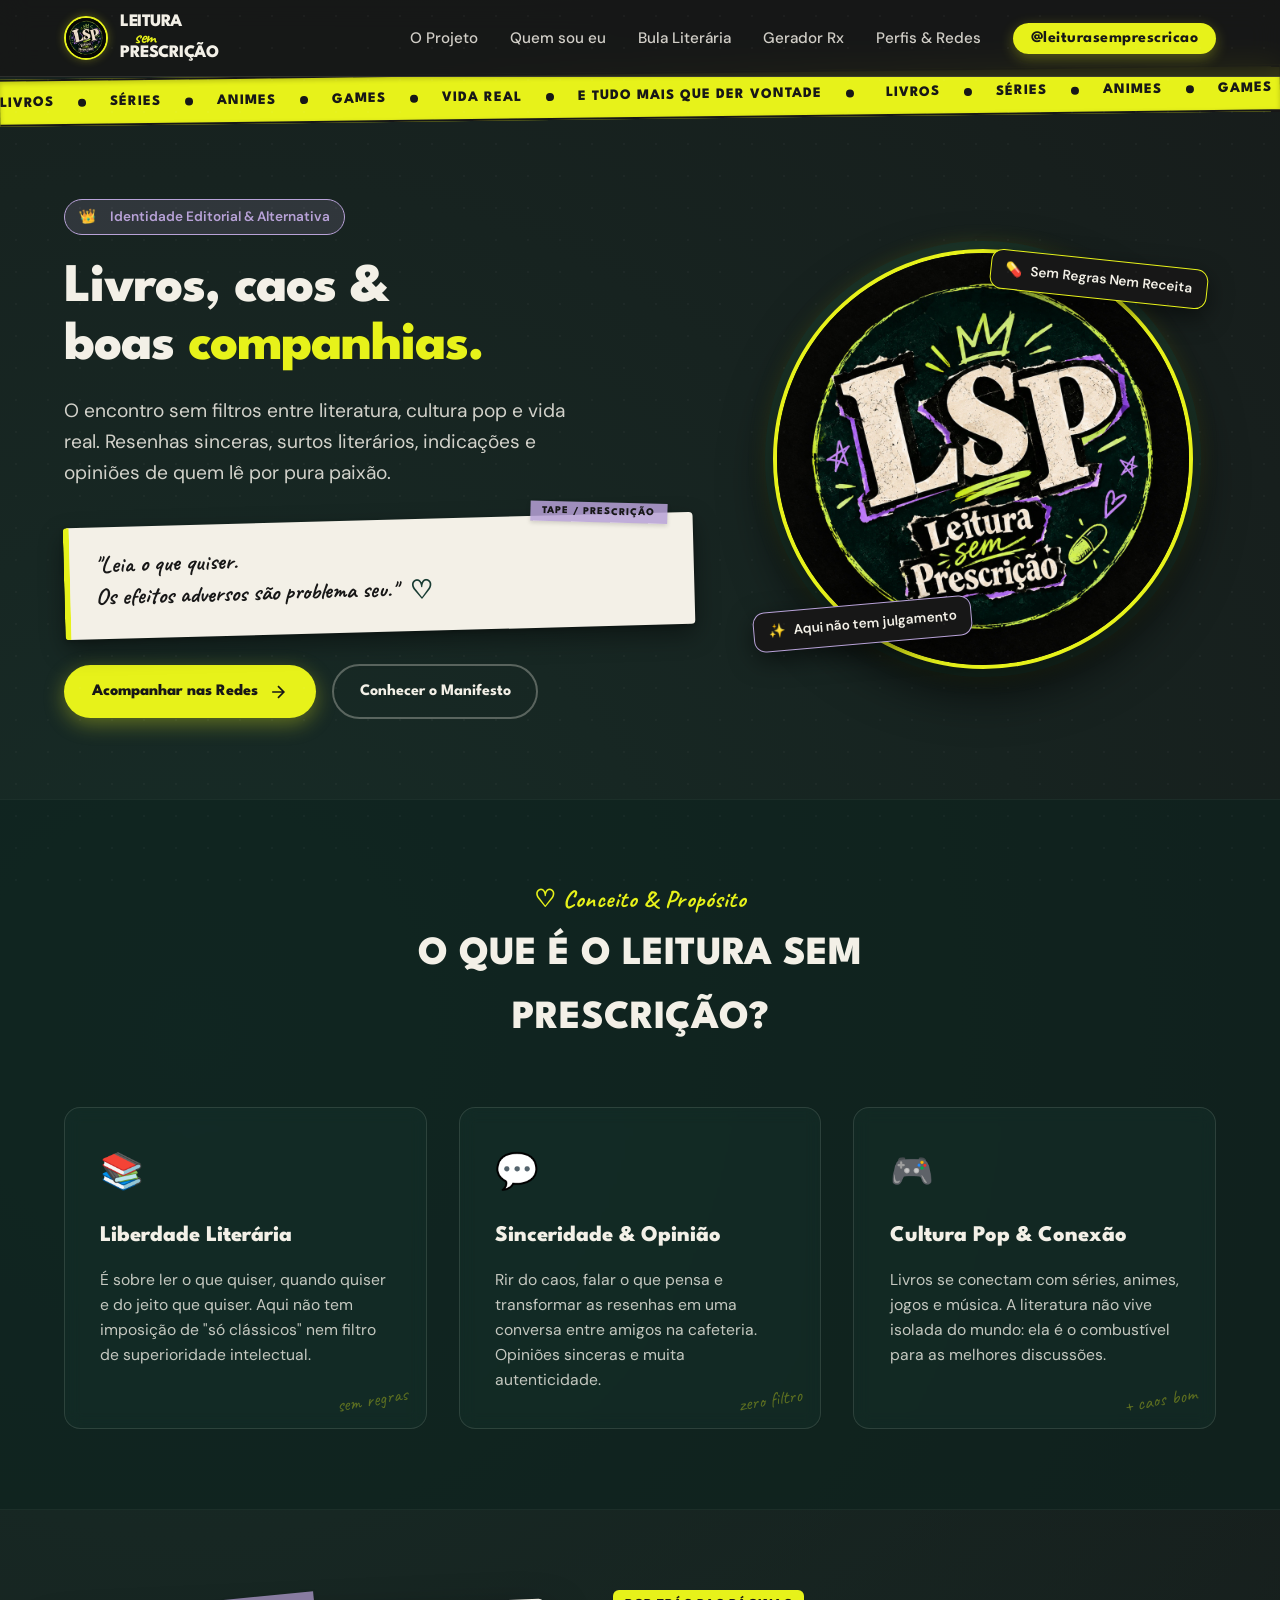
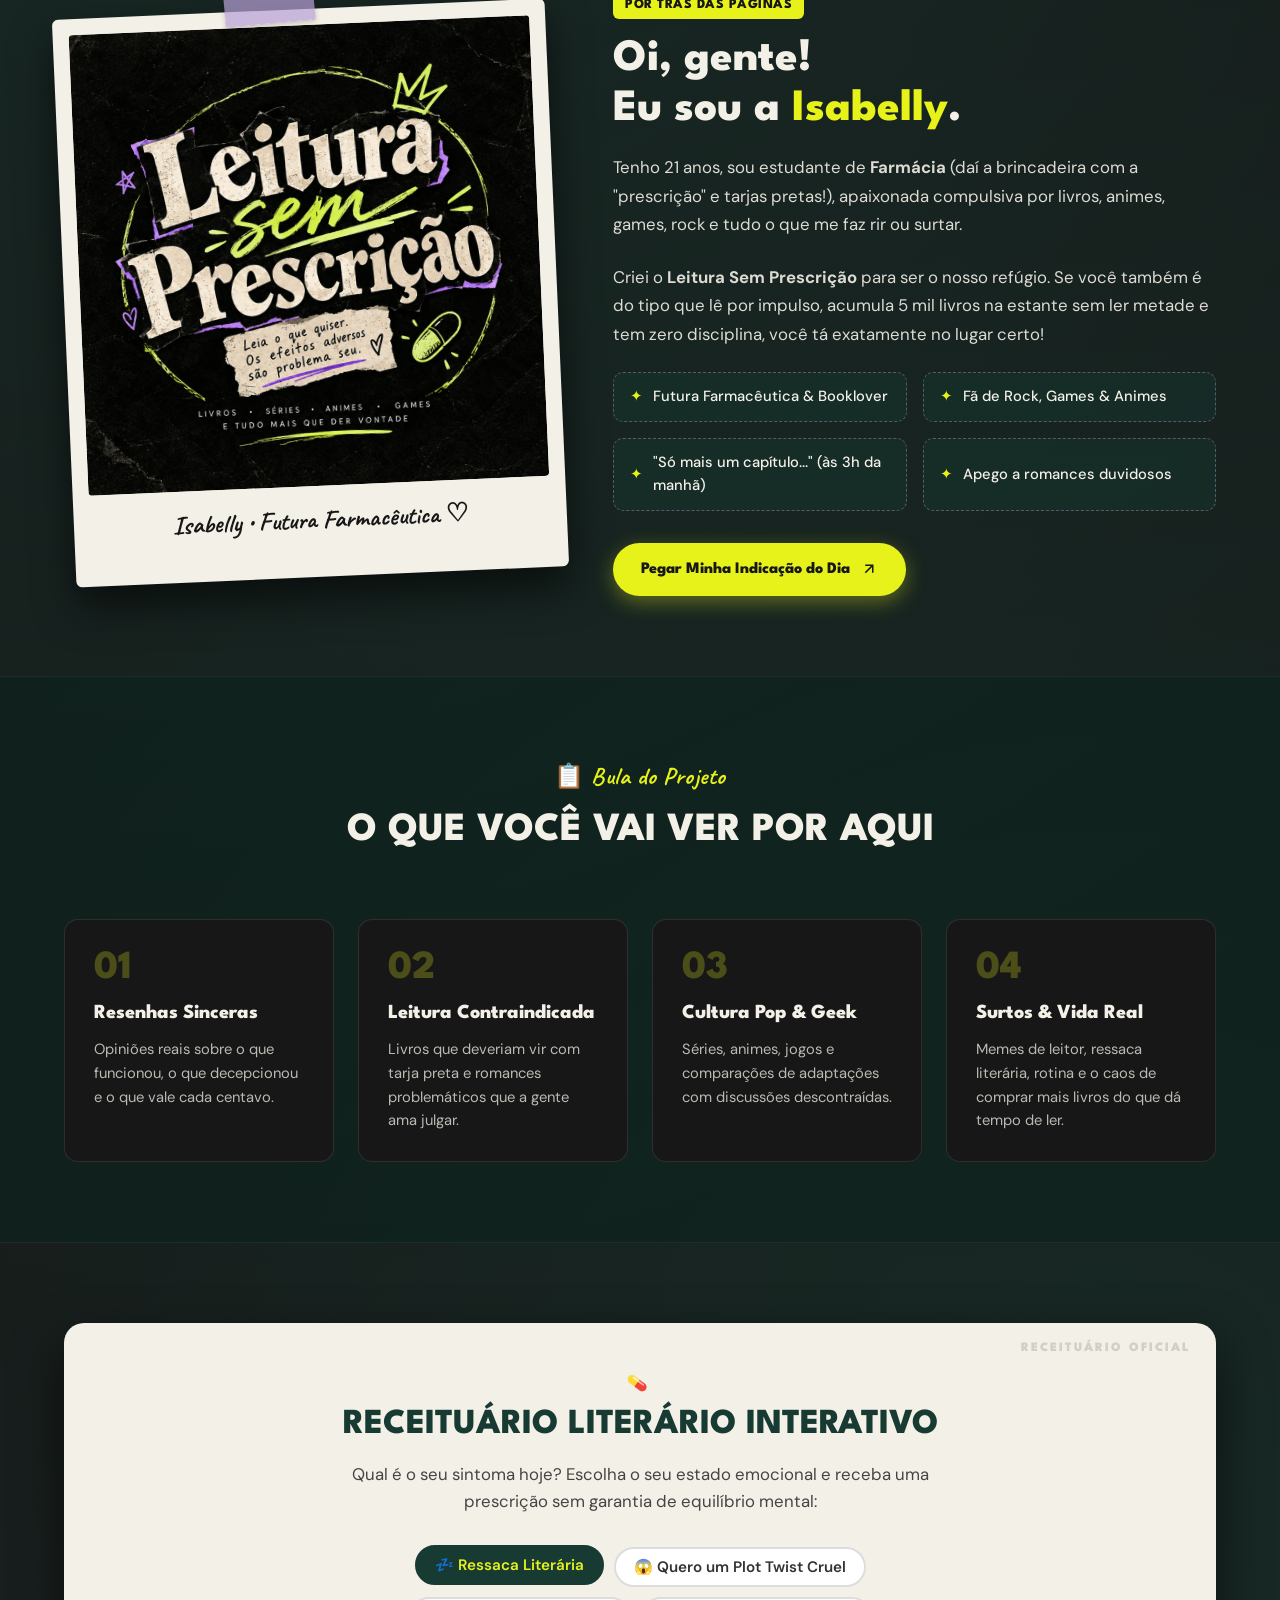
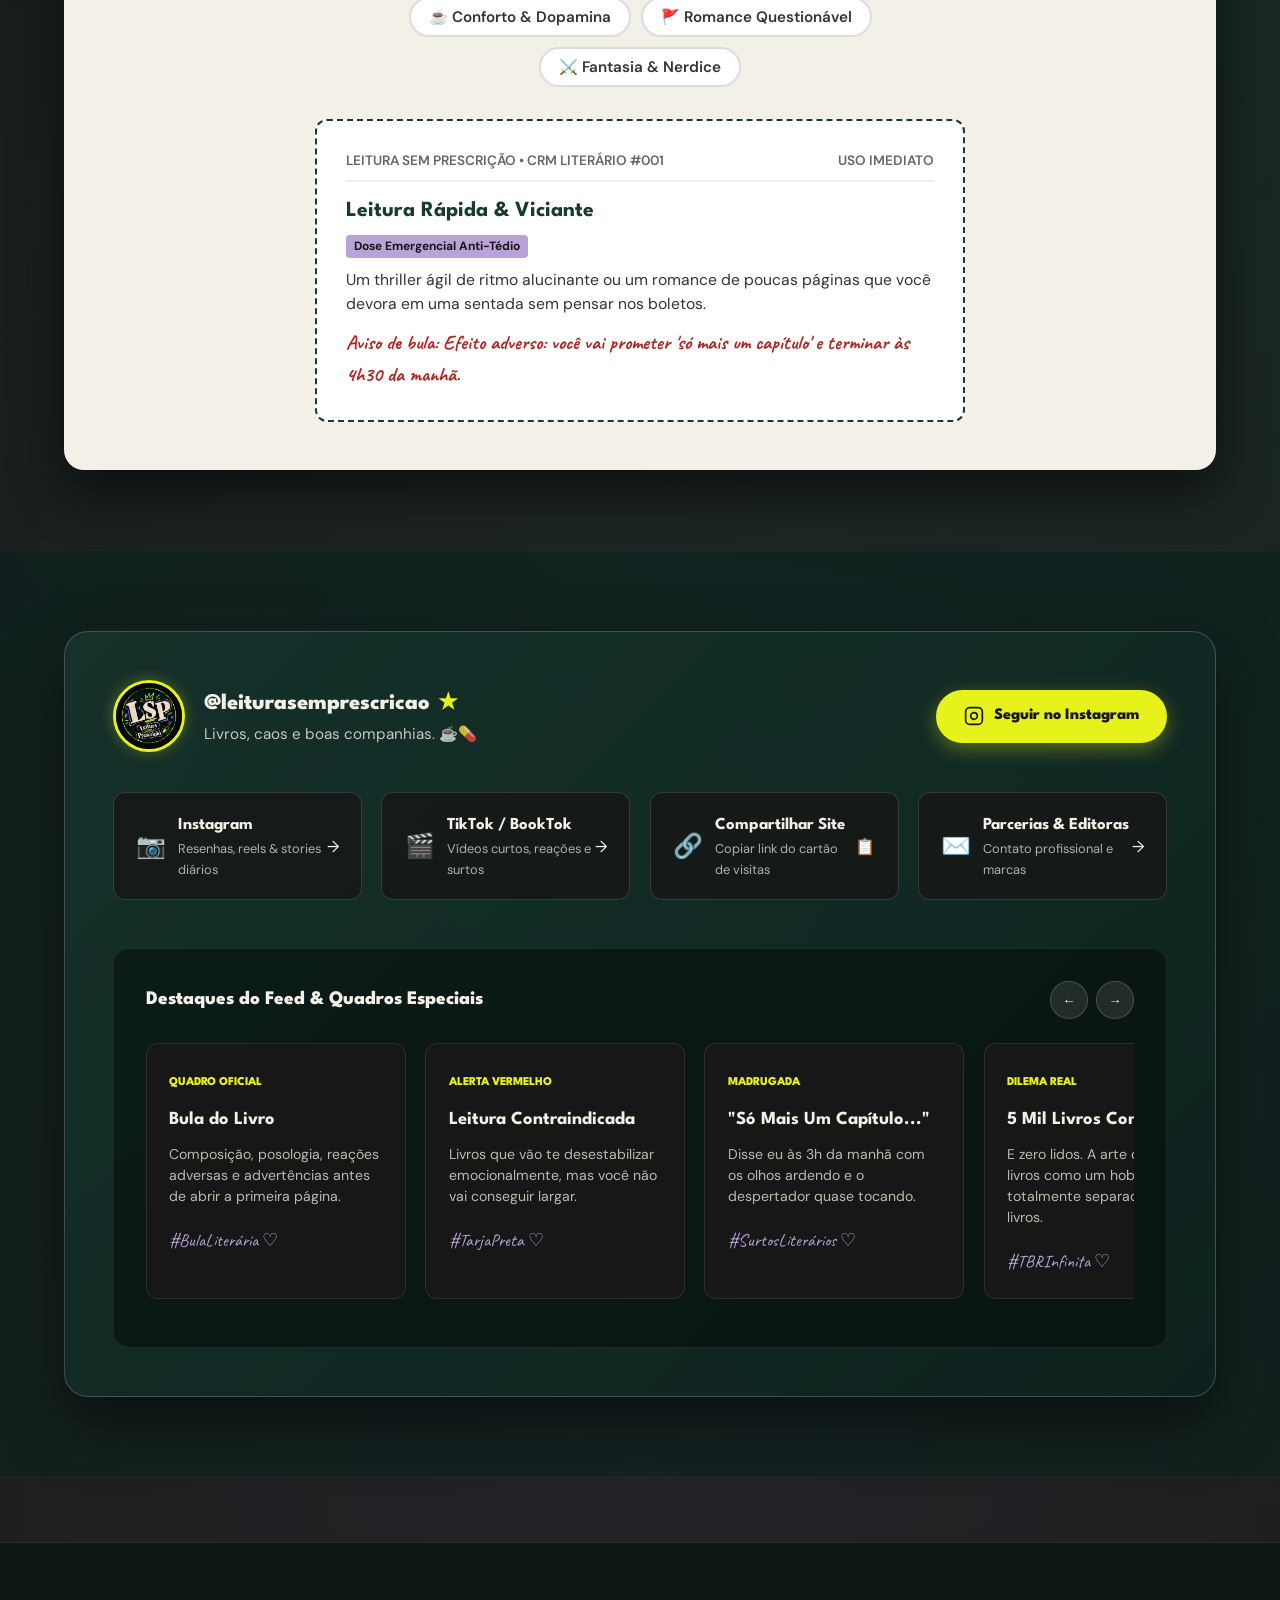
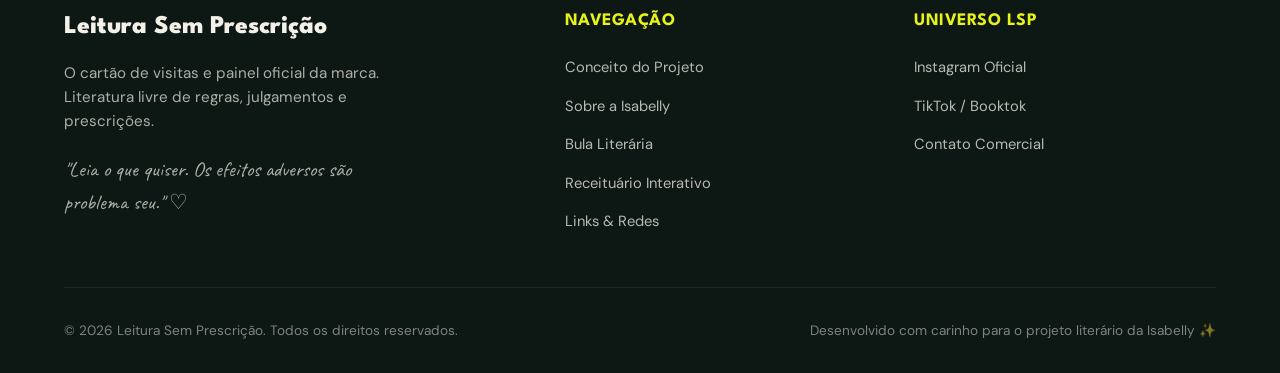
==== index.html @ f01f36c9 "gayproject" ====
<!DOCTYPE html>
<html lang="pt-BR">
<head>
  <meta charset="UTF-8">
  <meta name="viewport" content="width=device-width, initial-scale=1.0">
  <title>Leitura Sem Prescrição | Livros, caos e boas companhias</title>
  <meta name="description" content="O encontro entre literatura, cultura pop e a vida real. Leia o que quiser. Os efeitos adversos são problema seu.">
  <link rel="icon" type="image/jpeg" href="assets/img/logo-badge.jpg">

  <!-- Google Fonts: League Spartan, DM Sans, Caveat, Playfair Display -->
  <link rel="preconnect" href="https://fonts.googleapis.com">
  <link rel="preconnect" href="https://fonts.gstatic.com" crossorigin>
  <link href="https://fonts.googleapis.com/css2?family=Caveat:wght@600;700&family=DM+Sans:ital,opsz,wght@0,9..40,400;0,9..40,500;0,9..40,700;1,9..40,400&family=League+Spartan:wght@700;800;900&family=Playfair+Display:ital,wght@0,700;1,700&display=swap" rel="stylesheet">

  <!-- CSS Principal -->
  <link rel="stylesheet" href="assets/css/style.css">
</head>
<body>

  <!-- Navegação -->
  <nav class="navbar" id="navbar">
    <div class="container nav-container">
      <a href="#" class="brand-logo">
        <img src="assets/img/logo-badge.jpg" alt="Logo Leitura Sem Prescrição" class="nav-logo-thumb">
        <div class="brand-text">
          <span class="title-main">Leitura</span>
          <span class="title-hand">sem</span>
          <span class="title-main">Prescrição</span>
        </div>
      </a>

      <button class="mobile-toggle" id="mobileToggle" aria-label="Abrir Menu">
        <svg width="24" height="24" viewBox="0 0 24 24" fill="none" stroke="currentColor" stroke-width="2">
          <path d="M4 6h16M4 12h16M4 18h16"/>
        </svg>
      </button>

      <ul class="nav-menu" id="navMenu">
        <li><a href="#sobre" class="nav-link">O Projeto</a></li>
        <li><a href="#criadora" class="nav-link">Quem sou eu</a></li>
        <li><a href="#pilares" class="nav-link">Bula Literária</a></li>
        <li><a href="#receituario" class="nav-link">Gerador Rx</a></li>
        <li><a href="#redes" class="nav-link">Perfis & Redes</a></li>
        <li><a href="https://www.instagram.com/leiturasemprescricao" target="_blank" rel="noopener" class="nav-cta">@leiturasemprescricao</a></li>
      </ul>
    </div>
  </nav>

  <!-- Banner Fita Ticker -->
  <div class="ticker-banner">
    <div class="ticker-track">
      <div class="ticker-item"><span>LIVROS</span><span class="ticker-dot"></span><span>SÉRIES</span><span class="ticker-dot"></span><span>ANIMES</span><span class="ticker-dot"></span><span>GAMES</span><span class="ticker-dot"></span><span>VIDA REAL</span><span class="ticker-dot"></span><span>E TUDO MAIS QUE DER VONTADE</span><span class="ticker-dot"></span></div>
      <div class="ticker-item"><span>LIVROS</span><span class="ticker-dot"></span><span>SÉRIES</span><span class="ticker-dot"></span><span>ANIMES</span><span class="ticker-dot"></span><span>GAMES</span><span class="ticker-dot"></span><span>VIDA REAL</span><span class="ticker-dot"></span><span>E TUDO MAIS QUE DER VONTADE</span><span class="ticker-dot"></span></div>
    </div>
  </div>

  <!-- Hero Section -->
  <header class="hero">
    <div class="container hero-grid">
      <div class="hero-content">
        <div class="hero-tag">
          <span class="doodle-crown">👑</span>
          <span>Identidade Editorial & Alternativa</span>
        </div>
        <h1 class="hero-title">
          Livros, caos & <br>boas <span class="text-yellow">companhias.</span>
        </h1>
        <p class="hero-subtitle">
          O encontro sem filtros entre literatura, cultura pop e vida real. Resenhas sinceras, surtos literários, indicações e opiniões de quem lê por pura paixão.
        </p>

        <!-- Bilhete rasgado adesivo -->
        <div class="torn-paper-note">
          "Leia o que quiser. <br>
          Os efeitos adversos são problema seu." 
          <span class="note-heart">♡</span>
        </div>

        <div class="hero-actions">
          <a href="#redes" class="btn-primary">
            <span>Acompanhar nas Redes</span>
            <svg width="20" height="20" viewBox="0 0 24 24" fill="none" stroke="currentColor" stroke-width="2"><path d="M5 12h14M12 5l7 7-7 7"/></svg>
          </a>
          <a href="#sobre" class="btn-secondary">
            <span>Conhecer o Manifesto</span>
          </a>
        </div>
      </div>

      <div class="hero-visual">
        <div class="hero-badge-wrap">
          <img src="assets/img/logo-badge.jpg" alt="Selo Oficial Leitura Sem Prescrição" class="hero-main-img">
          
          <div class="float-tag tag-top-right">
            <span>💊</span>
            <span>Sem Regras Nem Receita</span>
          </div>

          <div class="float-tag tag-bottom-left">
            <span>✨</span>
            <span>Aqui não tem julgamento</span>
          </div>
        </div>
      </div>
    </div>
  </header>

  <!-- Seção Sobre o Projeto / Conceito da Marca -->
  <section class="section section-darker" id="sobre">
    <div class="container">
      <div class="section-header">
        <span class="section-subtitle">♡ Conceito & Propósito</span>
        <h2 class="section-title">O Que É O Leitura Sem Prescrição?</h2>
      </div>

      <div class="manifesto-cards">
        <div class="manifesto-card">
          <div class="manifesto-icon">📚</div>
          <h3>Liberdade Literária</h3>
          <p>
            É sobre ler o que quiser, quando quiser e do jeito que quiser. Aqui não tem imposição de "só clássicos" nem filtro de superioridade intelectual.
          </p>
          <span class="card-stamp">sem regras</span>
        </div>

        <div class="manifesto-card">
          <div class="manifesto-icon">💬</div>
          <h3>Sinceridade & Opinião</h3>
          <p>
            Rir do caos, falar o que pensa e transformar as resenhas em uma conversa entre amigos na cafeteria. Opiniões sinceras e muita autenticidade.
          </p>
          <span class="card-stamp">zero filtro</span>
        </div>

        <div class="manifesto-card">
          <div class="manifesto-icon">🎮</div>
          <h3>Cultura Pop & Conexão</h3>
          <p>
            Livros se conectam com séries, animes, jogos e música. A literatura não vive isolada do mundo: ela é o combustível para as melhores discussões.
          </p>
          <span class="card-stamp">+ caos bom</span>
        </div>
      </div>
    </div>
  </section>

  <!-- Seção Quem Sou Eu (Apresentação Pessoal) -->
  <section class="section" id="criadora">
    <div class="container">
      <div class="creator-wrapper">
        <div class="creator-image-box">
          <div class="polaroid-frame">
            <img src="assets/img/logo-stamp.jpg" alt="Apresentação Criadora" class="polaroid-photo">
            <div class="polaroid-caption">Isabelly • Futura Farmacêutica ♡</div>
          </div>
        </div>

        <div class="creator-info">
          <span class="creator-badge">POR TRÁS DAS PÁGINAS</span>
          <h2>Oi, gente! <br>Eu sou a <span class="text-yellow">Isabelly</span>.</h2>
          <p class="creator-bio-text">
            Tenho 21 anos, sou estudante de <strong>Farmácia</strong> (daí a brincadeira com a "prescrição" e tarjas pretas!), apaixonada compulsiva por livros, animes, games, rock e tudo o que me faz rir ou surtar.
          </p>
          <p class="creator-bio-text">
            Criei o <strong>Leitura Sem Prescrição</strong> para ser o nosso refúgio. Se você também é do tipo que lê por impulso, acumula 5 mil livros na estante sem ler metade e tem zero disciplina, você tá exatamente no lugar certo!
          </p>

          <div class="creator-traits">
            <div class="trait-item">
              <span class="text-yellow">✦</span>
              <span>Futura Farmacêutica & Booklover</span>
            </div>
            <div class="trait-item">
              <span class="text-yellow">✦</span>
              <span>Fã de Rock, Games & Animes</span>
            </div>
            <div class="trait-item">
              <span class="text-yellow">✦</span>
              <span>"Só mais um capítulo..." (às 3h da manhã)</span>
            </div>
            <div class="trait-item">
              <span class="text-yellow">✦</span>
              <span>Apego a romances duvidosos</span>
            </div>
          </div>

          <a href="#receituario" class="btn-primary">
            <span>Pegar Minha Indicação do Dia</span>
            <svg width="18" height="18" viewBox="0 0 24 24" fill="none" stroke="currentColor" stroke-width="2"><path d="M7 17l9.2-9.2M17 17V7H7"/></svg>
          </a>
        </div>
      </div>
    </div>
  </section>

  <!-- Seção Bula Literária / O Que Você Vai Encontrar -->
  <section class="section section-darker" id="pilares">
    <div class="container">
      <div class="section-header">
        <span class="section-subtitle">📋 Bula do Projeto</span>
        <h2 class="section-title">O Que Você Vai Ver Por Aqui</h2>
      </div>

      <div class="pills-grid">
        <div class="pillar-card">
          <div class="pillar-number">01</div>
          <h4>Resenhas Sinceras</h4>
          <p>Opiniões reais sobre o que funcionou, o que decepcionou e o que vale cada centavo.</p>
        </div>

        <div class="pillar-card">
          <div class="pillar-number">02</div>
          <h4>Leitura Contraindicada</h4>
          <p>Livros que deveriam vir com tarja preta e romances problemáticos que a gente ama julgar.</p>
        </div>

        <div class="pillar-card">
          <div class="pillar-number">03</div>
          <h4>Cultura Pop & Geek</h4>
          <p>Séries, animes, jogos e comparações de adaptações com discussões descontraídas.</p>
        </div>

        <div class="pillar-card">
          <div class="pillar-number">04</div>
          <h4>Surtos & Vida Real</h4>
          <p>Memes de leitor, ressaca literária, rotina e o caos de comprar mais livros do que dá tempo de ler.</p>
        </div>
      </div>
    </div>
  </section>

  <!-- Gerador Interativo: Receituário Sem Prescrição -->
  <section class="section" id="receituario">
    <div class="container">
      <div class="generator-box">
        <div class="generator-content">
          <span class="doodle-crown">💊</span>
          <h3>Receituário Literário Interativo</h3>
          <p class="generator-desc">
            Qual é o seu sintoma hoje? Escolha o seu estado emocional e receba uma prescrição sem garantia de equilíbrio mental:
          </p>

          <div class="mood-selector">
            <button class="mood-btn" data-mood="ressaca">💤 Ressaca Literária</button>
            <button class="mood-btn" data-mood="surtar">😱 Quero um Plot Twist Cruel</button>
            <button class="mood-btn" data-mood="conforto">☕ Conforto & Dopamina</button>
            <button class="mood-btn" data-mood="problema">🚩 Romance Questionável</button>
            <button class="mood-btn" data-mood="geek">⚔️ Fantasia & Nerdice</button>
          </div>

          <div class="prescription-result" id="rxResult">
            <div class="prescription-header">
              <span>LEITURA SEM PRESCRIÇÃO • CRM LITERÁRIO #001</span>
              <span>USO IMEDIATO</span>
            </div>
            <div class="prescription-body">
              <h4 id="rxTitle">Título do Diagnóstico</h4>
              <span class="rx-tag" id="rxTag">Dose Recomendada</span>
              <p id="rxDesc">Descrição do tipo de leitura ideal para o seu sintoma de hoje.</p>
              <div class="prescription-warning" id="rxSideEffect">Aviso de bula: Efeitos colaterais imprevisíveis.</div>
            </div>
          </div>
        </div>
      </div>
    </div>
  </section>

  <!-- Seção Redes Sociais & Hub Digital -->
  <section class="section section-darker" id="redes">
    <div class="container">
      <div class="social-hub-box">
        <div class="social-header-row">
          <div class="ig-profile-header">
            <img src="assets/img/logo-badge.jpg" alt="@leiturasemprescricao" class="ig-avatar">
            <div class="ig-info">
              <h3>@leiturasemprescricao <span class="ig-verified">★</span></h3>
              <p>Livros, caos e boas companhias. ☕💊</p>
            </div>
          </div>

          <a href="https://www.instagram.com/leiturasemprescricao" target="_blank" rel="noopener" class="btn-primary">
            <svg width="20" height="20" viewBox="0 0 24 24" fill="none" stroke="currentColor" stroke-width="2"><rect x="2" y="2" width="20" height="20" rx="5" ry="5"/><path d="M16 11.37A4 4 0 1 1 12.63 8 4 4 0 0 1 16 11.37z"/><line x1="17.5" y1="6.5" x2="17.51" y2="6.5"/></svg>
            <span>Seguir no Instagram</span>
          </a>
        </div>

        <!-- Grade de Links Oficiais -->
        <div class="links-grid">
          <a href="https://www.instagram.com/leiturasemprescricao" target="_blank" rel="noopener" class="social-action-card">
            <div class="social-card-left">
              <span class="social-icon">📷</span>
              <div>
                <div class="social-card-name">Instagram</div>
                <div class="social-card-sub">Resenhas, reels & stories diários</div>
              </div>
            </div>
            <span>→</span>
          </a>

          <a href="https://www.tiktok.com/@leiturasemprescricao" target="_blank" rel="noopener" class="social-action-card">
            <div class="social-card-left">
              <span class="social-icon">🎬</span>
              <div>
                <div class="social-card-name">TikTok / BookTok</div>
                <div class="social-card-sub">Vídeos curtos, reações e surtos</div>
              </div>
            </div>
            <span>→</span>
          </a>

          <a href="#" class="social-action-card" id="shareBtn">
            <div class="social-card-left">
              <span class="social-icon">🔗</span>
              <div>
                <div class="social-card-name">Compartilhar Site</div>
                <div class="social-card-sub">Copiar link do cartão de visitas</div>
              </div>
            </div>
            <span>📋</span>
          </a>

          <a href="mailto:contato.leiturasemprescricao@gmail.com" class="social-action-card">
            <div class="social-card-left">
              <span class="social-icon">✉️</span>
              <div>
                <div class="social-card-name">Parcerias & Editoras</div>
                <div class="social-card-sub">Contato profissional e marcas</div>
              </div>
            </div>
            <span>→</span>
          </a>
        </div>

        <!-- Slider de Destaques da Marca / Posts -->
        <div class="carousel-container">
          <div class="carousel-title-row">
            <h4>Destaques do Feed & Quadros Especiais</h4>
            <div class="carousel-controls">
              <button class="carousel-btn" id="sliderPrev" aria-label="Anterior">←</button>
              <button class="carousel-btn" id="sliderNext" aria-label="Próximo">→</button>
            </div>
          </div>

          <div class="cards-slider" id="postSlider">
            <div class="slide-item">
              <span class="slide-tag">Quadro Oficial</span>
              <h5>Bula do Livro</h5>
              <p>Composição, posologia, reações adversas e advertências antes de abrir a primeira página.</p>
              <div class="slide-footer">#BulaLiterária ♡</div>
            </div>

            <div class="slide-item">
              <span class="slide-tag">Alerta Vermelho</span>
              <h5>Leitura Contraindicada</h5>
              <p>Livros que vão te desestabilizar emocionalmente, mas você não vai conseguir largar.</p>
              <div class="slide-footer">#TarjaPreta ♡</div>
            </div>

            <div class="slide-item">
              <span class="slide-tag">Madrugada</span>
              <h5>"Só Mais Um Capítulo..."</h5>
              <p>Disse eu às 3h da manhã com os olhos ardendo e o despertador quase tocando.</p>
              <div class="slide-footer">#SurtosLiterários ♡</div>
            </div>

            <div class="slide-item">
              <span class="slide-tag">Dilema Real</span>
              <h5>5 Mil Livros Comprados</h5>
              <p>E zero lidos. A arte de comprar livros como um hobby totalmente separado de ler livros.</p>
              <div class="slide-footer">#TBRInfinita ♡</div>
            </div>

            <div class="slide-item">
              <span class="slide-tag">Geek & Pop</span>
              <h5>Multiverso Sem Regras</h5>
              <p>Animes que dariam romances incríveis e games com narrativas que humilham best-sellers.</p>
              <div class="slide-footer">#CulturaPop ♡</div>
            </div>
          </div>
        </div>
      </div>
    </div>
  </section>

  <!-- Rodapé -->
  <footer class="footer">
    <div class="container">
      <div class="footer-top">
        <div class="footer-brand">
          <h4>Leitura Sem Prescrição</h4>
          <p>
            O cartão de visitas e painel oficial da marca. Literatura livre de regras, julgamentos e prescrições.
          </p>
          <p class="font-hand text-yellow" style="font-size: 1.3rem;">
            "Leia o que quiser. Os efeitos adversos são problema seu." ♡
          </p>
        </div>

        <div class="footer-col">
          <h5>Navegação</h5>
          <ul class="footer-links">
            <li><a href="#sobre">Conceito do Projeto</a></li>
            <li><a href="#criadora">Sobre a Isabelly</a></li>
            <li><a href="#pilares">Bula Literária</a></li>
            <li><a href="#receituario">Receituário Interativo</a></li>
            <li><a href="#redes">Links & Redes</a></li>
          </ul>
        </div>

        <div class="footer-col">
          <h5>Universo LSP</h5>
          <ul class="footer-links">
            <li><a href="https://www.instagram.com/leiturasemprescricao" target="_blank" rel="noopener">Instagram Oficial</a></li>
            <li><a href="https://www.tiktok.com/@leiturasemprescricao" target="_blank" rel="noopener">TikTok / Booktok</a></li>
            <li><a href="mailto:contato.leiturasemprescricao@gmail.com">Contato Comercial</a></li>
          </ul>
        </div>
      </div>

      <div class="footer-bottom">
        <div>© 2026 Leitura Sem Prescrição. Todos os direitos reservados.</div>
        <div>Desenvolvido com carinho para o projeto literário da Isabelly ✨</div>
      </div>
    </div>
  </footer>

  <!-- Toast de Notificação -->
  <div class="toast-notice" id="toastNotice">
    ✓ Link copiado para a área de transferência!
  </div>

  <!-- Script JS Principal -->
  <script src="assets/js/main.js"></script>
</body>
</html>
---- assets/css/style.css ----
:root {
  --color-green-deep: #173B32;
  --color-green-darker: #0d231e;
  --color-offwhite: #F3F0E7;
  --color-black: #171717;
  --color-lilac: #B8A2D8;
  --color-acid-yellow: #E7F21A;
  --color-dark-surface: #1f2723;
  --color-card-bg: rgba(23, 59, 50, 0.45);
  
  --font-title: 'League Spartan', -apple-system, sans-serif;
  --font-body: 'DM Sans', sans-serif;
  --font-hand: 'Caveat', cursive;
  --font-editorial: 'Playfair Display', serif;

  --border-radius: 16px;
  --transition: all 0.25s cubic-bezier(0.16, 1, 0.3, 1);
}

/* Reset e Base */
* {
  margin: 0;
  padding: 0;
  box-sizing: border-box;
}

html {
  scroll-behavior: smooth;
}

body {
  background-color: var(--color-black);
  color: var(--color-offwhite);
  font-family: var(--font-body);
  line-height: 1.6;
  overflow-x: hidden;
  position: relative;
  background-image: 
    radial-gradient(circle at 15% 20%, rgba(23, 59, 50, 0.6) 0%, transparent 45%),
    radial-gradient(circle at 85% 60%, rgba(23, 59, 50, 0.5) 0%, transparent 50%),
    radial-gradient(circle at 50% 90%, rgba(184, 162, 216, 0.08) 0%, transparent 40%);
}

/* Textura sutil de ruído/grão analógico */
body::before {
  content: "";
  position: fixed;
  top: 0; left: 0; right: 0; bottom: 0;
  background: radial-gradient(#ffffff 1px, transparent 1px);
  background-size: 32px 32px;
  opacity: 0.03;
  pointer-events: none;
  z-index: 9999;
}

a {
  color: inherit;
  text-decoration: none;
}

img {
  max-width: 100%;
  display: block;
}

/* Container */
.container {
  width: 90%;
  max-width: 1180px;
  margin: 0 auto;
}

/* Tipografia e Helpers */
.font-hand {
  font-family: var(--font-hand);
}

.text-yellow {
  color: var(--color-acid-yellow);
}

.text-lilac {
  color: var(--color-lilac);
}

.doodle-crown {
  display: inline-block;
  color: var(--color-acid-yellow);
  margin-right: 6px;
  transform: rotate(-8deg);
}

.doodle-sparkle {
  color: var(--color-lilac);
  display: inline-block;
}

/* Navbar */
.navbar {
  position: sticky;
  top: 0;
  z-index: 1000;
  backdrop-filter: blur(14px);
  -webkit-backdrop-filter: blur(14px);
  background: rgba(23, 23, 23, 0.85);
  border-bottom: 1px solid rgba(243, 240, 231, 0.1);
  transition: var(--transition);
}

.nav-container {
  display: flex;
  justify-content: space-between;
  align-items: center;
  padding: 0.85rem 0;
}

.brand-logo {
  display: flex;
  align-items: center;
  gap: 12px;
}

.nav-logo-thumb {
  width: 44px;
  height: 44px;
  border-radius: 50%;
  border: 2px solid var(--color-acid-yellow);
  object-fit: cover;
  box-shadow: 0 0 10px rgba(231, 242, 26, 0.3);
}

.brand-text {
  font-family: var(--font-title);
  font-weight: 800;
  font-size: 1.25rem;
  letter-spacing: -0.5px;
  display: flex;
  flex-direction: column;
  line-height: 1;
}

.brand-text .title-main {
  color: var(--color-offwhite);
  text-transform: uppercase;
  font-size: 1.1rem;
}

.brand-text .title-hand {
  font-family: var(--font-hand);
  color: var(--color-acid-yellow);
  font-size: 1.15rem;
  margin: -3px 0 -2px 14px;
  font-weight: bold;
}

.nav-menu {
  display: flex;
  gap: 2rem;
  list-style: none;
  align-items: center;
}

.nav-link {
  font-weight: 500;
  font-size: 0.95rem;
  position: relative;
  transition: var(--transition);
  color: rgba(243, 240, 231, 0.85);
}

.nav-link:hover {
  color: var(--color-acid-yellow);
}

.nav-cta {
  background: var(--color-acid-yellow);
  color: var(--color-black);
  padding: 0.5rem 1.1rem;
  border-radius: 99px;
  font-weight: 700;
  font-family: var(--font-title);
  letter-spacing: 0.5px;
  box-shadow: 0 4px 14px rgba(231, 242, 26, 0.3);
  transition: var(--transition);
}

.nav-cta:hover {
  transform: translateY(-2px);
  background: #f7ff3d;
  box-shadow: 0 6px 18px rgba(231, 242, 26, 0.5);
  color: #000;
}

.mobile-toggle {
  display: none;
  background: none;
  border: none;
  color: var(--color-offwhite);
  cursor: pointer;
}

/* Banner ticker / fita de tópicos */
.ticker-banner {
  background: var(--color-acid-yellow);
  color: var(--color-black);
  padding: 10px 0;
  overflow: hidden;
  white-space: nowrap;
  font-family: var(--font-title);
  font-weight: 800;
  text-transform: uppercase;
  font-size: 0.9rem;
  letter-spacing: 1px;
  box-shadow: inset 0 2px 5px rgba(0,0,0,0.2);
  transform: rotate(-0.7deg);
  margin-top: -5px;
  margin-bottom: 2rem;
  border-top: 2px solid var(--color-black);
  border-bottom: 2px solid var(--color-black);
}

.ticker-track {
  display: inline-flex;
  animation: ticker-slide 28s linear infinite;
}

.ticker-item {
  display: inline-flex;
  align-items: center;
  gap: 1.5rem;
  padding-right: 2rem;
}

.ticker-dot {
  width: 8px;
  height: 8px;
  background-color: var(--color-black);
  border-radius: 50%;
  display: inline-block;
}

@keyframes ticker-slide {
  from { transform: translateX(0); }
  to { transform: translateX(-50%); }
}

/* HERO SECTION */
.hero {
  padding: 3rem 0 5rem;
  position: relative;
}

.hero-grid {
  display: grid;
  grid-template-columns: 1.15fr 0.85fr;
  gap: 3.5rem;
  align-items: center;
}

.hero-tag {
  display: inline-flex;
  align-items: center;
  gap: 8px;
  background: rgba(184, 162, 216, 0.15);
  border: 1px solid var(--color-lilac);
  color: var(--color-lilac);
  padding: 6px 14px;
  border-radius: 99px;
  font-size: 0.85rem;
  font-weight: 600;
  margin-bottom: 1.5rem;
}

.hero-title {
  font-family: var(--font-title);
  font-size: 3.4rem;
  font-weight: 800;
  line-height: 1.08;
  letter-spacing: -1px;
  margin-bottom: 1.25rem;
}

.hero-title .handwriting {
  font-family: var(--font-hand);
  color: var(--color-acid-yellow);
  font-size: 4rem;
  display: inline-block;
  transform: rotate(-4deg);
  font-weight: 700;
  margin: 0 4px;
}

.hero-subtitle {
  font-size: 1.2rem;
  color: rgba(243, 240, 231, 0.85);
  margin-bottom: 2rem;
  max-width: 540px;
}

/* Papel rasgado adesivo "Aviso de Bula" */
.torn-paper-note {
  position: relative;
  background: var(--color-offwhite);
  color: var(--color-black);
  padding: 1.4rem 1.6rem;
  border-radius: 4px;
  box-shadow: 0 10px 25px rgba(0, 0, 0, 0.4), 0 2px 4px rgba(0,0,0,0.2);
  margin-bottom: 2rem;
  transform: rotate(-1.5deg);
  border-left: 6px solid var(--color-acid-yellow);
  font-family: var(--font-hand);
  font-size: 1.45rem;
  line-height: 1.35;
  font-weight: 700;
}

.torn-paper-note::before {
  content: "TAPE / PRESCRIÇÃO";
  position: absolute;
  top: -12px;
  right: 25px;
  background: rgba(184, 162, 216, 0.85);
  color: #171717;
  font-family: var(--font-title);
  font-size: 0.65rem;
  padding: 3px 12px;
  font-weight: 800;
  letter-spacing: 1px;
  transform: rotate(3deg);
  box-shadow: 0 2px 4px rgba(0,0,0,0.15);
}

.torn-paper-note .note-heart {
  color: var(--color-green-deep);
  font-size: 1.6rem;
  display: inline-block;
  margin-left: 6px;
  vertical-align: middle;
}

.hero-actions {
  display: flex;
  gap: 1rem;
  flex-wrap: wrap;
  align-items: center;
}

.btn-primary {
  display: inline-flex;
  align-items: center;
  gap: 10px;
  background: var(--color-acid-yellow);
  color: var(--color-black);
  font-family: var(--font-title);
  font-weight: 800;
  font-size: 1rem;
  padding: 0.85rem 1.75rem;
  border-radius: 99px;
  transition: var(--transition);
  box-shadow: 0 6px 20px rgba(231, 242, 26, 0.35);
}

.btn-primary:hover {
  transform: translateY(-3px) scale(1.02);
  background: #f7ff3d;
  box-shadow: 0 10px 28px rgba(231, 242, 26, 0.5);
}

.btn-secondary {
  display: inline-flex;
  align-items: center;
  gap: 10px;
  background: transparent;
  color: var(--color-offwhite);
  border: 2px solid rgba(243, 240, 231, 0.3);
  font-family: var(--font-title);
  font-weight: 700;
  font-size: 1rem;
  padding: 0.8rem 1.6rem;
  border-radius: 99px;
  transition: var(--transition);
}

.btn-secondary:hover {
  border-color: var(--color-lilac);
  color: var(--color-lilac);
  background: rgba(184, 162, 216, 0.1);
  transform: translateY(-2px);
}

/* Imagem Visual Hero */
.hero-visual {
  position: relative;
  display: flex;
  justify-content: center;
  align-items: center;
}

.hero-badge-wrap {
  position: relative;
  z-index: 2;
  width: 100%;
  max-width: 420px;
  animation: floatSlow 6s ease-in-out infinite;
}

@keyframes floatSlow {
  0%, 100% { transform: translateY(0px) rotate(0deg); }
  50% { transform: translateY(-10px) rotate(1deg); }
}

.hero-main-img {
  width: 100%;
  border-radius: 50%;
  box-shadow: 0 20px 50px rgba(0, 0, 0, 0.7), 0 0 0 8px rgba(23, 59, 50, 0.6), 0 0 25px rgba(231, 242, 26, 0.25);
  border: 4px solid var(--color-acid-yellow);
}

/* Badges flutuantes */
.float-tag {
  position: absolute;
  background: #171717;
  border: 1px solid var(--color-lilac);
  color: var(--color-offwhite);
  padding: 8px 14px;
  border-radius: 12px;
  font-size: 0.85rem;
  font-weight: 600;
  box-shadow: 0 8px 24px rgba(0,0,0,0.5);
  display: flex;
  align-items: center;
  gap: 8px;
  z-index: 3;
}

.float-tag.tag-top-right {
  top: 10px;
  right: -15px;
  border-color: var(--color-acid-yellow);
  transform: rotate(6deg);
}

.float-tag.tag-bottom-left {
  bottom: 25px;
  left: -20px;
  border-color: var(--color-lilac);
  transform: rotate(-5deg);
}

/* SEÇÃO MANIFESTO / SOBRE O PROJETO */
.section {
  padding: 5rem 0;
  position: relative;
}

.section-darker {
  background-color: rgba(13, 35, 30, 0.65);
  border-top: 1px solid rgba(243, 240, 231, 0.05);
  border-bottom: 1px solid rgba(243, 240, 231, 0.05);
}

.section-header {
  text-align: center;
  max-width: 700px;
  margin: 0 auto 3.5rem;
}

.section-subtitle {
  font-family: var(--font-hand);
  color: var(--color-acid-yellow);
  font-size: 1.5rem;
  font-weight: bold;
  letter-spacing: 0.5px;
}

.section-title {
  font-family: var(--font-title);
  font-size: 2.5rem;
  font-weight: 800;
  color: var(--color-offwhite);
  margin-top: 4px;
  text-transform: uppercase;
}

.manifesto-cards {
  display: grid;
  grid-template-columns: repeat(auto-fit, minmax(320px, 1fr));
  gap: 2rem;
}

.manifesto-card {
  background: rgba(23, 59, 50, 0.3);
  border: 1px solid rgba(243, 240, 231, 0.12);
  border-radius: var(--border-radius);
  padding: 2.2rem;
  position: relative;
  backdrop-filter: blur(8px);
  transition: var(--transition);
  overflow: hidden;
}

.manifesto-card::before {
  content: "";
  position: absolute;
  top: 0; left: 0; width: 100%; height: 4px;
  background: linear-gradient(90deg, var(--color-acid-yellow), var(--color-lilac));
  opacity: 0;
  transition: var(--transition);
}

.manifesto-card:hover {
  transform: translateY(-6px);
  border-color: var(--color-acid-yellow);
  background: rgba(23, 59, 50, 0.55);
  box-shadow: 0 15px 35px rgba(0, 0, 0, 0.35);
}

.manifesto-card:hover::before {
  opacity: 1;
}

.manifesto-icon {
  font-size: 2.2rem;
  margin-bottom: 1.2rem;
}

.manifesto-card h3 {
  font-family: var(--font-title);
  font-size: 1.4rem;
  font-weight: 800;
  margin-bottom: 0.8rem;
  color: var(--color-offwhite);
}

.manifesto-card p {
  color: rgba(243, 240, 231, 0.8);
  font-size: 0.98rem;
}

.card-stamp {
  position: absolute;
  bottom: 12px;
  right: 18px;
  font-family: var(--font-hand);
  font-size: 1.2rem;
  color: rgba(231, 242, 26, 0.35);
  transform: rotate(-10deg);
  pointer-events: none;
}

/* SEÇÃO QUEM SOU EU / CRIADORA */
.creator-wrapper {
  display: grid;
  grid-template-columns: 0.9fr 1.1fr;
  gap: 3.5rem;
  align-items: center;
}

.creator-image-box {
  position: relative;
}

.polaroid-frame {
  background: var(--color-offwhite);
  padding: 16px 16px 36px 16px;
  border-radius: 6px;
  box-shadow: 0 20px 40px rgba(0, 0, 0, 0.6);
  transform: rotate(-2.5deg);
  position: relative;
  transition: var(--transition);
}

.polaroid-frame:hover {
  transform: rotate(0deg) scale(1.02);
}

.polaroid-frame::after {
  content: "";
  position: absolute;
  top: -15px;
  left: 35%;
  width: 90px;
  height: 28px;
  background: rgba(184, 162, 216, 0.7);
  transform: rotate(-3deg);
  box-shadow: 0 2px 5px rgba(0,0,0,0.2);
}

.polaroid-photo {
  width: 100%;
  aspect-ratio: 1/1;
  object-fit: cover;
  border-radius: 4px;
}

.polaroid-caption {
  font-family: var(--font-hand);
  font-size: 1.6rem;
  color: var(--color-black);
  text-align: center;
  margin-top: 14px;
  font-weight: bold;
}

.creator-info .creator-badge {
  display: inline-block;
  background: var(--color-acid-yellow);
  color: var(--color-black);
  padding: 4px 12px;
  border-radius: 6px;
  font-family: var(--font-title);
  font-weight: 800;
  font-size: 0.85rem;
  letter-spacing: 0.5px;
  margin-bottom: 1rem;
}

.creator-info h2 {
  font-family: var(--font-title);
  font-size: 2.8rem;
  font-weight: 800;
  line-height: 1.1;
  margin-bottom: 1.2rem;
}

.creator-bio-text {
  font-size: 1.05rem;
  color: rgba(243, 240, 231, 0.9);
  margin-bottom: 1.5rem;
  line-height: 1.7;
}

.creator-traits {
  display: grid;
  grid-template-columns: 1fr 1fr;
  gap: 1rem;
  margin-bottom: 2rem;
}

.trait-item {
  background: rgba(23, 59, 50, 0.4);
  border: 1px dashed rgba(184, 162, 216, 0.4);
  padding: 12px 16px;
  border-radius: 10px;
  display: flex;
  align-items: center;
  gap: 10px;
}

.trait-item span {
  font-size: 0.92rem;
  font-weight: 500;
}

/* SEÇÃO PILARES / BULA */
.pills-grid {
  display: grid;
  grid-template-columns: repeat(auto-fit, minmax(240px, 1fr));
  gap: 1.5rem;
}

.pillar-card {
  background: #171717;
  border: 1px solid rgba(243, 240, 231, 0.1);
  padding: 1.8rem;
  border-radius: 14px;
  position: relative;
  transition: var(--transition);
}

.pillar-card:hover {
  border-color: var(--color-acid-yellow);
  transform: translateY(-4px);
}

.pillar-number {
  font-family: var(--font-title);
  font-size: 2.5rem;
  font-weight: 800;
  color: rgba(231, 242, 26, 0.25);
  line-height: 1;
  margin-bottom: 0.5rem;
}

.pillar-card h4 {
  font-family: var(--font-title);
  font-size: 1.25rem;
  font-weight: 800;
  margin-bottom: 0.6rem;
  color: var(--color-offwhite);
}

.pillar-card p {
  color: rgba(243, 240, 231, 0.75);
  font-size: 0.92rem;
}

/* SEÇÃO FEED / REDES SOCIAIS & CARROSSEL INTERATIVO */
.social-hub-box {
  background: linear-gradient(135deg, rgba(23, 59, 50, 0.6) 0%, rgba(13, 35, 30, 0.8) 100%);
  border: 1px solid rgba(184, 162, 216, 0.3);
  border-radius: 24px;
  padding: 3rem;
  box-shadow: 0 25px 60px rgba(0, 0, 0, 0.5);
}

.social-header-row {
  display: flex;
  justify-content: space-between;
  align-items: center;
  margin-bottom: 2.5rem;
  flex-wrap: wrap;
  gap: 1.5rem;
}

.ig-profile-header {
  display: flex;
  align-items: center;
  gap: 1.2rem;
}

.ig-avatar {
  width: 72px;
  height: 72px;
  border-radius: 50%;
  border: 3px solid var(--color-acid-yellow);
  object-fit: cover;
  box-shadow: 0 0 15px rgba(231, 242, 26, 0.3);
}

.ig-info h3 {
  font-family: var(--font-title);
  font-size: 1.4rem;
  font-weight: 800;
  display: flex;
  align-items: center;
  gap: 8px;
}

.ig-verified {
  color: var(--color-acid-yellow);
}

.ig-info p {
  font-size: 0.95rem;
  color: rgba(243, 240, 231, 0.8);
}

/* Cards de Links / Redes */
.links-grid {
  display: grid;
  grid-template-columns: repeat(auto-fit, minmax(220px, 1fr));
  gap: 1.2rem;
  margin-bottom: 3rem;
}

.social-action-card {
  background: rgba(23, 23, 23, 0.8);
  border: 1px solid rgba(243, 240, 231, 0.15);
  padding: 1.2rem 1.4rem;
  border-radius: 12px;
  display: flex;
  align-items: center;
  justify-content: space-between;
  transition: var(--transition);
  cursor: pointer;
}

.social-action-card:hover {
  border-color: var(--color-acid-yellow);
  background: var(--color-green-deep);
  transform: translateY(-3px);
}

.social-card-left {
  display: flex;
  align-items: center;
  gap: 12px;
}

.social-card-left .social-icon {
  font-size: 1.5rem;
  color: var(--color-acid-yellow);
}

.social-card-name {
  font-family: var(--font-title);
  font-weight: 700;
  font-size: 1.05rem;
}

.social-card-sub {
  font-size: 0.8rem;
  color: rgba(243, 240, 231, 0.7);
}

/* Carrossel Interativo de Destaques / Lançamento */
.carousel-container {
  margin-top: 2rem;
  background: rgba(0, 0, 0, 0.4);
  padding: 2rem;
  border-radius: 16px;
  border: 1px solid rgba(243, 240, 231, 0.08);
}

.carousel-title-row {
  display: flex;
  justify-content: space-between;
  align-items: center;
  margin-bottom: 1.5rem;
}

.carousel-title-row h4 {
  font-family: var(--font-title);
  font-size: 1.2rem;
  font-weight: 800;
}

.carousel-controls {
  display: flex;
  gap: 8px;
}

.carousel-btn {
  background: rgba(243, 240, 231, 0.1);
  border: 1px solid rgba(243, 240, 231, 0.2);
  color: var(--color-offwhite);
  width: 38px;
  height: 38px;
  border-radius: 50%;
  display: flex;
  align-items: center;
  justify-content: center;
  cursor: pointer;
  transition: var(--transition);
}

.carousel-btn:hover {
  background: var(--color-acid-yellow);
  color: var(--color-black);
  border-color: var(--color-acid-yellow);
}

.cards-slider {
  display: flex;
  gap: 1.2rem;
  overflow-x: auto;
  scroll-behavior: smooth;
  padding-bottom: 1rem;
  scrollbar-width: thin;
  scrollbar-color: var(--color-acid-yellow) rgba(0,0,0,0.3);
}

.cards-slider::-webkit-scrollbar {
  height: 6px;
}
.cards-slider::-webkit-scrollbar-track {
  background: rgba(0,0,0,0.3);
  border-radius: 10px;
}
.cards-slider::-webkit-scrollbar-thumb {
  background: var(--color-acid-yellow);
  border-radius: 10px;
}

.slide-item {
  flex: 0 0 260px;
  background: #171717;
  border: 1px solid rgba(243, 240, 231, 0.1);
  border-radius: 12px;
  padding: 1.4rem;
  position: relative;
  transition: var(--transition);
}

.slide-item:hover {
  border-color: var(--color-lilac);
  transform: translateY(-4px);
}

.slide-tag {
  display: inline-block;
  font-family: var(--font-title);
  font-size: 0.75rem;
  font-weight: 800;
  text-transform: uppercase;
  color: var(--color-acid-yellow);
  margin-bottom: 0.8rem;
}

.slide-item h5 {
  font-family: var(--font-title);
  font-size: 1.15rem;
  font-weight: 700;
  margin-bottom: 0.6rem;
}

.slide-item p {
  font-size: 0.88rem;
  color: rgba(243, 240, 231, 0.75);
  line-height: 1.5;
}

.slide-footer {
  margin-top: 1.2rem;
  font-family: var(--font-hand);
  color: var(--color-lilac);
  font-size: 1.1rem;
}

/* SEÇÃO GERADOR DE PRESCRIÇÃO LITERÁRIA INTERATIVO */
.generator-box {
  background: var(--color-offwhite);
  color: var(--color-black);
  border-radius: 20px;
  padding: 3rem;
  box-shadow: 0 20px 50px rgba(0, 0, 0, 0.6);
  position: relative;
  overflow: hidden;
}

.generator-box::before {
  content: "RECEITUÁRIO OFICIAL";
  position: absolute;
  top: 15px;
  right: 25px;
  font-family: var(--font-title);
  font-weight: 900;
  letter-spacing: 2px;
  font-size: 0.8rem;
  opacity: 0.15;
}

.generator-content {
  max-width: 650px;
  margin: 0 auto;
  text-align: center;
}

.generator-content h3 {
  font-family: var(--font-title);
  font-size: 2.2rem;
  font-weight: 800;
  text-transform: uppercase;
  margin-bottom: 0.5rem;
  color: var(--color-green-deep);
}

.generator-content .generator-desc {
  font-size: 1.05rem;
  color: #444;
  margin-bottom: 2rem;
}

.mood-selector {
  display: flex;
  flex-wrap: wrap;
  gap: 10px;
  justify-content: center;
  margin-bottom: 2rem;
}

.mood-btn {
  background: white;
  border: 2px solid #ddd;
  border-radius: 99px;
  padding: 8px 18px;
  font-family: var(--font-body);
  font-size: 0.95rem;
  font-weight: 600;
  cursor: pointer;
  transition: var(--transition);
  color: #333;
}

.mood-btn:hover, .mood-btn.active {
  border-color: var(--color-green-deep);
  background: var(--color-green-deep);
  color: var(--color-acid-yellow);
  transform: translateY(-2px);
}

.prescription-result {
  background: white;
  border: 2px dashed var(--color-green-deep);
  border-radius: 12px;
  padding: 1.8rem;
  margin-top: 1.5rem;
  text-align: left;
  position: relative;
  display: none;
  animation: fadeIn 0.4s ease;
}

@keyframes fadeIn {
  from { opacity: 0; transform: translateY(10px); }
  to { opacity: 1; transform: translateY(0); }
}

.prescription-result.active {
  display: block;
}

.prescription-header {
  display: flex;
  justify-content: space-between;
  border-bottom: 2px solid #eee;
  padding-bottom: 8px;
  margin-bottom: 12px;
  font-size: 0.85rem;
  color: #666;
  font-weight: 600;
}

.prescription-body h4 {
  font-family: var(--font-title);
  font-size: 1.35rem;
  color: var(--color-green-deep);
  margin-bottom: 4px;
}

.prescription-body .rx-tag {
  display: inline-block;
  background: var(--color-lilac);
  color: #171717;
  font-size: 0.75rem;
  font-weight: 700;
  padding: 2px 8px;
  border-radius: 4px;
  margin-bottom: 10px;
}

.prescription-body p {
  color: #333;
  font-size: 0.98rem;
  line-height: 1.5;
  margin-bottom: 12px;
}

.prescription-warning {
  font-family: var(--font-hand);
  font-size: 1.25rem;
  color: #b22222;
  font-weight: bold;
}

/* FOOTER */
.footer {
  background: #0d1714;
  border-top: 1px solid rgba(243, 240, 231, 0.1);
  padding: 4rem 0 2rem;
  margin-top: 4rem;
}

.footer-top {
  display: grid;
  grid-template-columns: 1.5fr 1fr 1fr;
  gap: 3rem;
  margin-bottom: 3rem;
}

.footer-brand h4 {
  font-family: var(--font-title);
  font-size: 1.6rem;
  font-weight: 800;
  margin-bottom: 0.8rem;
}

.footer-brand p {
  color: rgba(243, 240, 231, 0.7);
  font-size: 0.95rem;
  max-width: 320px;
  margin-bottom: 1.2rem;
}

.footer-col h5 {
  font-family: var(--font-title);
  font-size: 1.1rem;
  font-weight: 700;
  color: var(--color-acid-yellow);
  margin-bottom: 1.2rem;
  text-transform: uppercase;
  letter-spacing: 0.5px;
}

.footer-links {
  list-style: none;
  display: flex;
  flex-direction: column;
  gap: 0.8rem;
}

.footer-links a {
  color: rgba(243, 240, 231, 0.75);
  font-size: 0.92rem;
  transition: var(--transition);
}

.footer-links a:hover {
  color: var(--color-acid-yellow);
  padding-left: 4px;
}

.footer-bottom {
  text-align: center;
  padding-top: 2rem;
  border-top: 1px solid rgba(243, 240, 231, 0.08);
  font-size: 0.85rem;
  color: rgba(243, 240, 231, 0.5);
  display: flex;
  justify-content: space-between;
  align-items: center;
  flex-wrap: wrap;
  gap: 1rem;
}

/* Modal e Toast */
.toast-notice {
  position: fixed;
  bottom: 25px;
  right: 25px;
  background: var(--color-acid-yellow);
  color: var(--color-black);
  padding: 12px 20px;
  border-radius: 99px;
  font-family: var(--font-title);
  font-weight: 800;
  font-size: 0.9rem;
  box-shadow: 0 10px 30px rgba(0,0,0,0.5);
  transform: translateY(100px);
  opacity: 0;
  transition: var(--transition);
  z-index: 10000;
}

.toast-notice.show {
  transform: translateY(0);
  opacity: 1;
}

/* Responsividade */
@media (max-width: 900px) {
  .hero-grid {
    grid-template-columns: 1fr;
    text-align: center;
    gap: 2.5rem;
  }

  .hero-title {
    font-size: 2.7rem;
  }

  .hero-subtitle {
    margin-left: auto;
    margin-right: auto;
  }

  .torn-paper-note {
    text-align: left;
  }

  .hero-actions {
    justify-content: center;
  }

  .creator-wrapper {
    grid-template-columns: 1fr;
    gap: 2.5rem;
  }

  .creator-image-box {
    max-width: 380px;
    margin: 0 auto;
  }

  .footer-top {
    grid-template-columns: 1fr;
    gap: 2rem;
  }
}

@media (max-width: 768px) {
  .nav-menu {
    position: fixed;
    top: 65px;
    left: 0;
    width: 100%;
    background: #171717;
    flex-direction: column;
    padding: 2rem;
    gap: 1.5rem;
    border-bottom: 2px solid var(--color-acid-yellow);
    transform: translateY(-150%);
    transition: var(--transition);
  }

  .nav-menu.active {
    transform: translateY(0);
  }

  .mobile-toggle {
    display: block;
    font-size: 1.5rem;
  }

  .hero-title {
    font-size: 2.2rem;
  }

  .hero-title .handwriting {
    font-size: 2.8rem;
  }

  .social-hub-box {
    padding: 1.8rem;
  }

  .generator-box {
    padding: 1.8rem;
  }

  .creator-traits {
    grid-template-columns: 1fr;
  }
}
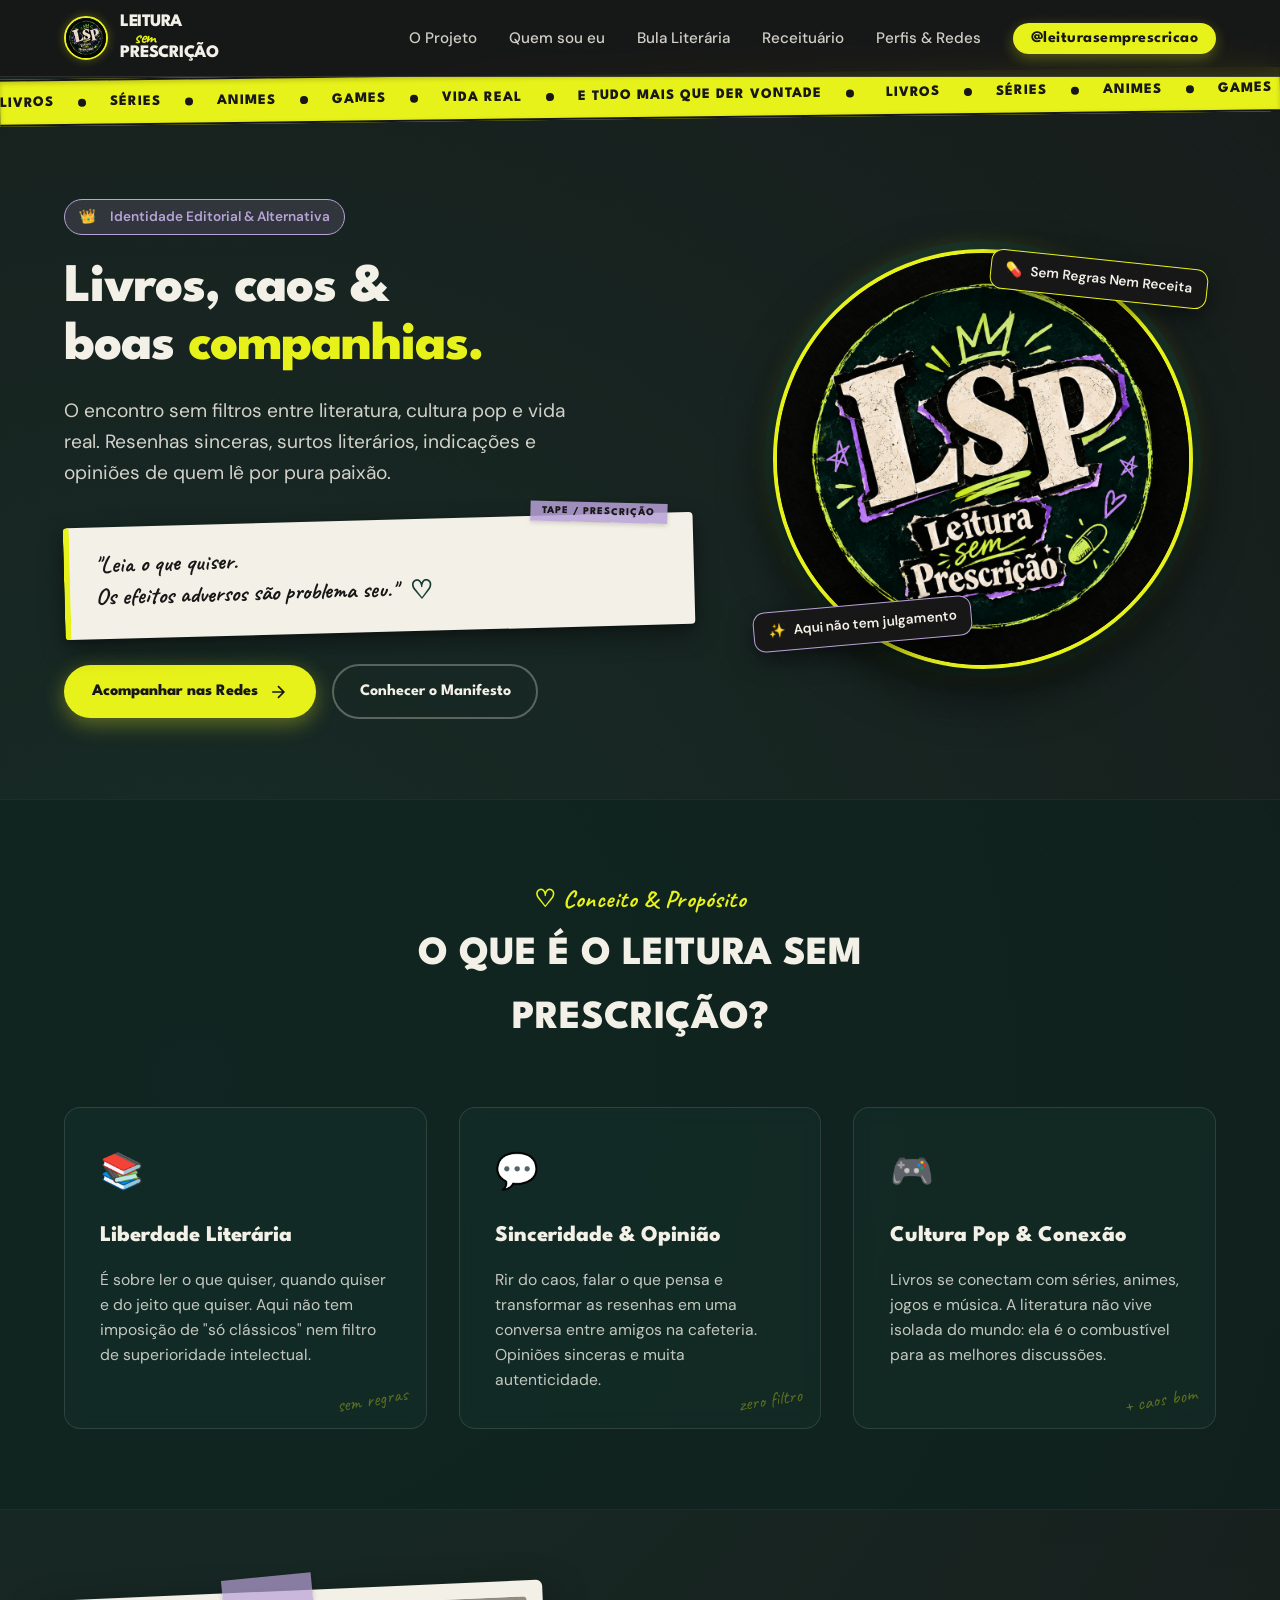
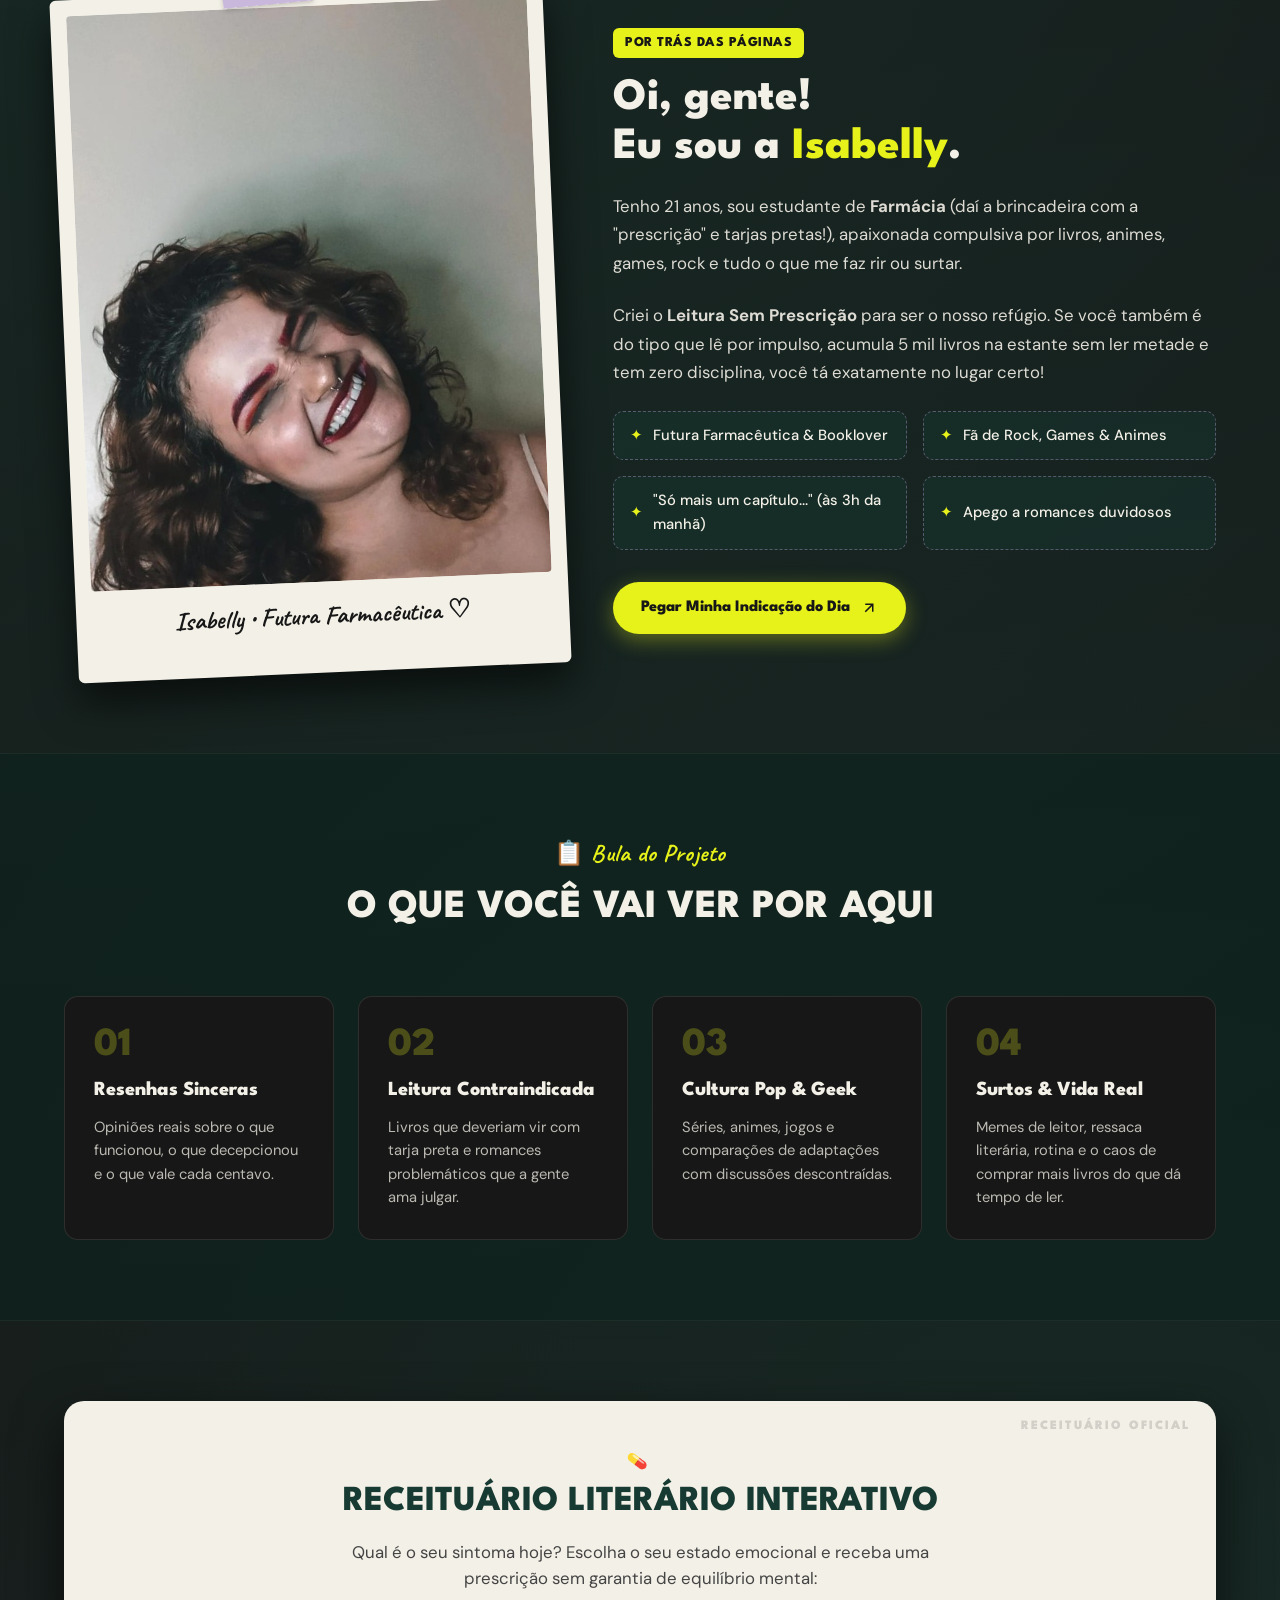
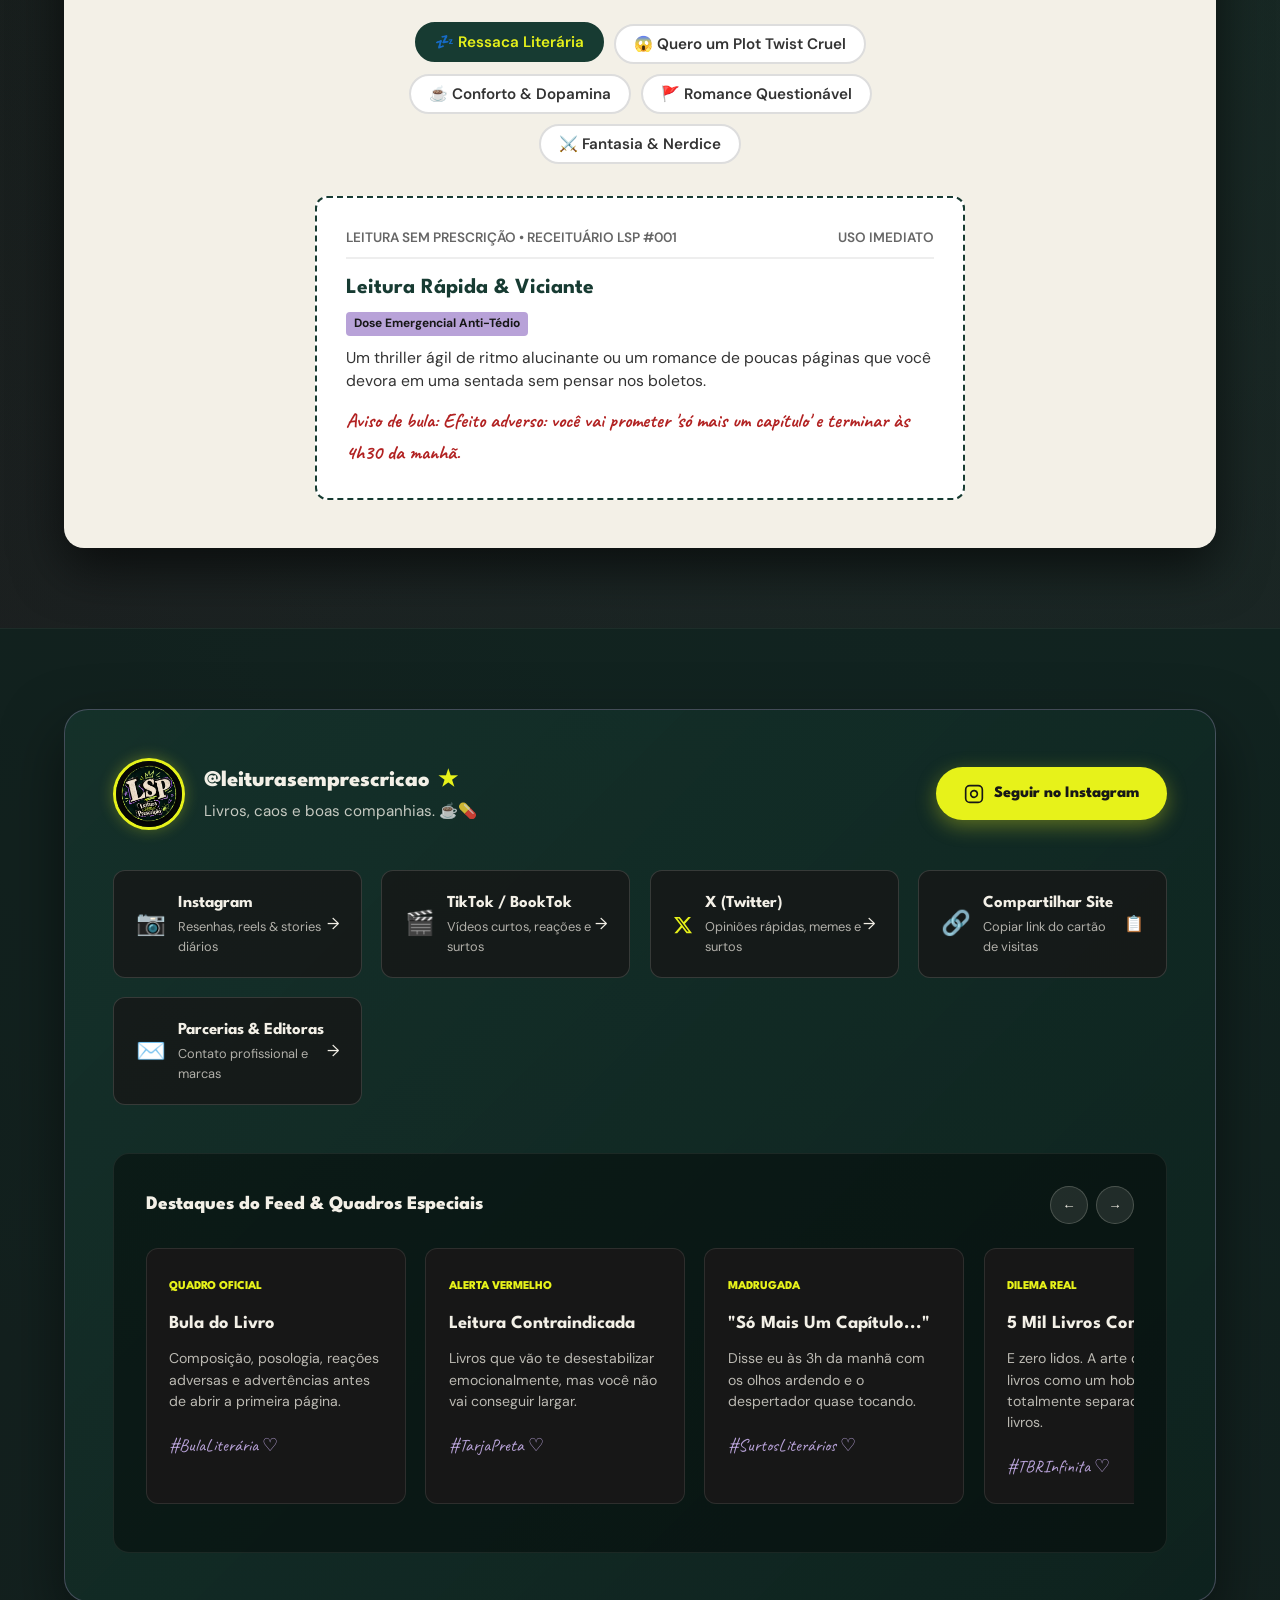
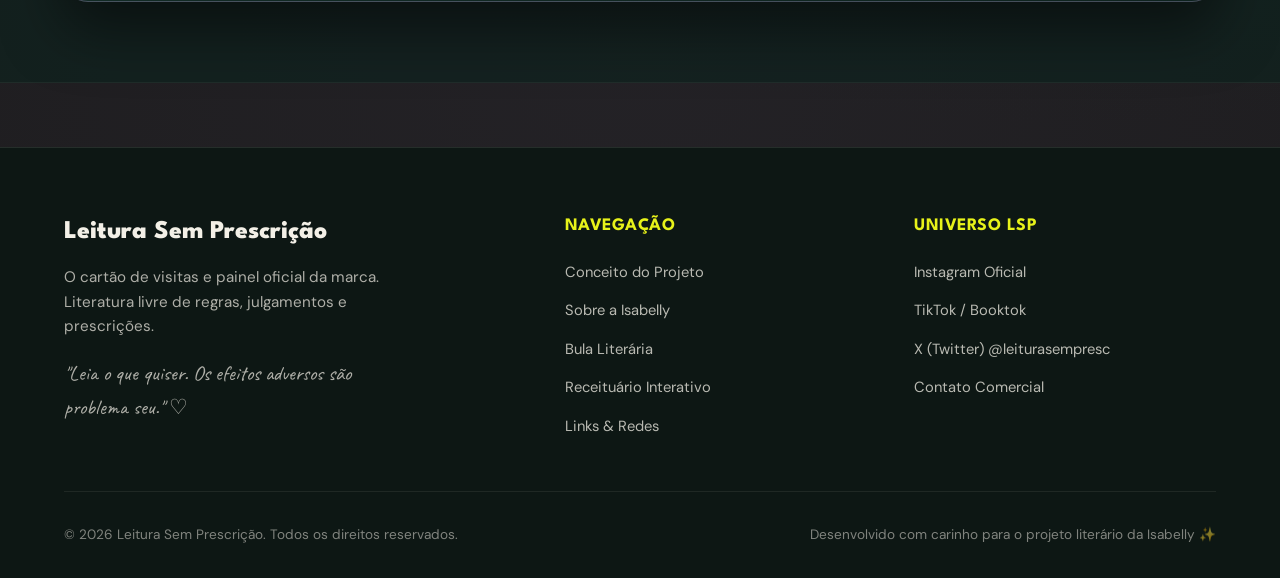
==== commit 7a41c3e4: "atualizações 1" ====
--- a/index.html
+++ b/index.html
@@ -39,7 +39,7 @@
         <li><a href="#sobre" class="nav-link">O Projeto</a></li>
         <li><a href="#criadora" class="nav-link">Quem sou eu</a></li>
         <li><a href="#pilares" class="nav-link">Bula Literária</a></li>
-        <li><a href="#receituario" class="nav-link">Gerador Rx</a></li>
+        <li><a href="#receituario" class="nav-link">Receituário</a></li>
         <li><a href="#redes" class="nav-link">Perfis & Redes</a></li>
         <li><a href="https://www.instagram.com/leiturasemprescricao" target="_blank" rel="noopener" class="nav-cta">@leiturasemprescricao</a></li>
       </ul>
@@ -150,7 +150,7 @@
       <div class="creator-wrapper">
         <div class="creator-image-box">
           <div class="polaroid-frame">
-            <img src="assets/img/logo-stamp.jpg" alt="Apresentação Criadora" class="polaroid-photo">
+            <img src="assets/img/isabelly.jpg" alt="Isabelly - Leitura Sem Prescrição" class="polaroid-photo">
             <div class="polaroid-caption">Isabelly • Futura Farmacêutica ♡</div>
           </div>
         </div>
@@ -250,7 +250,7 @@
 
           <div class="prescription-result" id="rxResult">
             <div class="prescription-header">
-              <span>LEITURA SEM PRESCRIÇÃO • CRM LITERÁRIO #001</span>
+              <span>LEITURA SEM PRESCRIÇÃO • RECEITUÁRIO LSP #001</span>
               <span>USO IMEDIATO</span>
             </div>
             <div class="prescription-body">
@@ -308,6 +308,21 @@
             <span>→</span>
           </a>
 
+          <a href="https://x.com/leiturasempresc" target="_blank" rel="noopener" class="social-action-card">
+            <div class="social-card-left">
+              <span class="social-icon">
+                <svg width="20" height="20" viewBox="0 0 24 24" fill="currentColor" style="display: inline-block; vertical-align: middle;">
+                  <path d="M18.244 2.25h3.308l-7.227 8.26 8.502 11.24H16.17l-5.214-6.817L4.99 21.75H1.68l7.73-8.835L1.254 2.25H8.08l4.713 6.231zm-1.161 17.52h1.833L7.084 4.126H5.117z"/>
+                </svg>
+              </span>
+              <div>
+                <div class="social-card-name">X (Twitter)</div>
+                <div class="social-card-sub">Opiniões rápidas, memes e surtos</div>
+              </div>
+            </div>
+            <span>→</span>
+          </a>
+
           <a href="#" class="social-action-card" id="shareBtn">
             <div class="social-card-left">
               <span class="social-icon">🔗</span>
@@ -412,6 +427,7 @@
           <ul class="footer-links">
             <li><a href="https://www.instagram.com/leiturasemprescricao" target="_blank" rel="noopener">Instagram Oficial</a></li>
             <li><a href="https://www.tiktok.com/@leiturasemprescricao" target="_blank" rel="noopener">TikTok / Booktok</a></li>
+            <li><a href="https://x.com/leiturasempresc" target="_blank" rel="noopener">X (Twitter) @leiturasempresc</a></li>
             <li><a href="mailto:contato.leiturasemprescricao@gmail.com">Contato Comercial</a></li>
           </ul>
         </div>
--- a/assets/css/style.css
+++ b/assets/css/style.css
@@ -588,8 +588,9 @@
 
 .polaroid-photo {
   width: 100%;
-  aspect-ratio: 1/1;
+  aspect-ratio: 4/5;
   object-fit: cover;
+  object-position: center 20%;
   border-radius: 4px;
 }
 
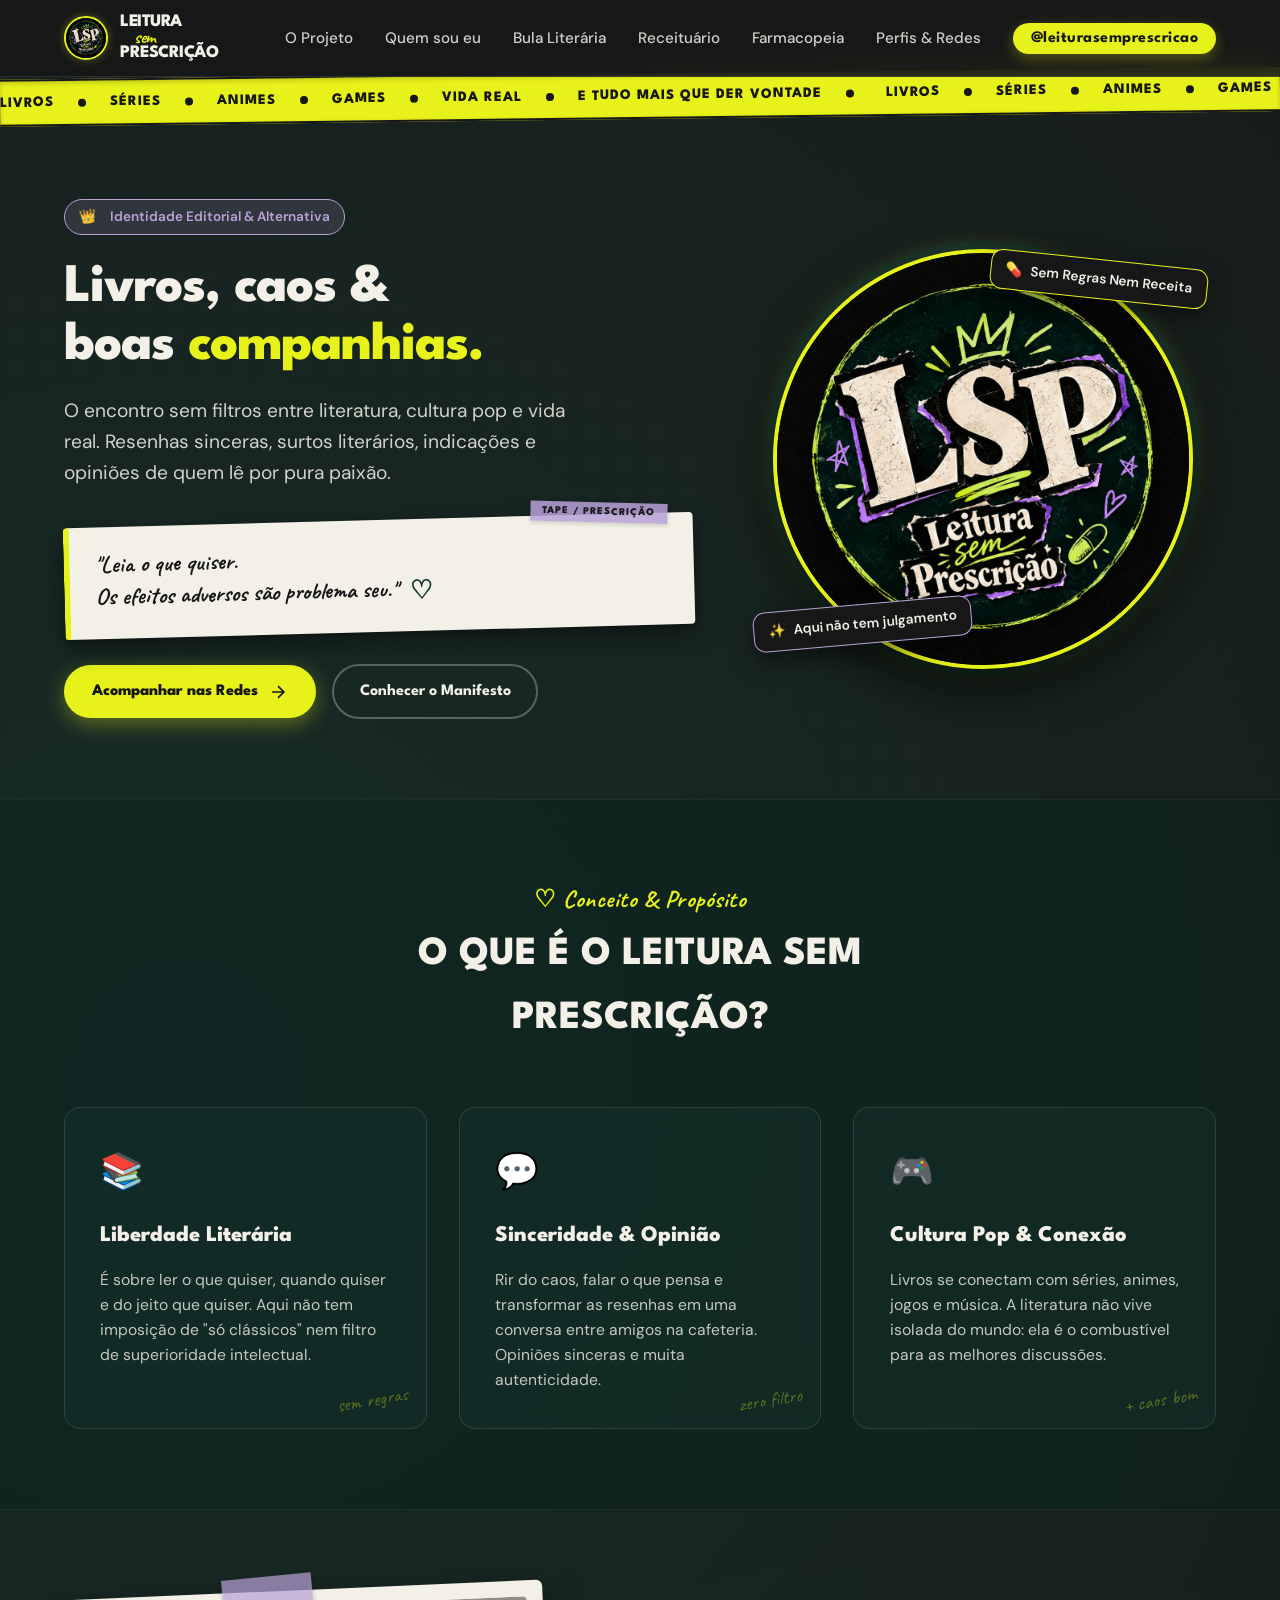
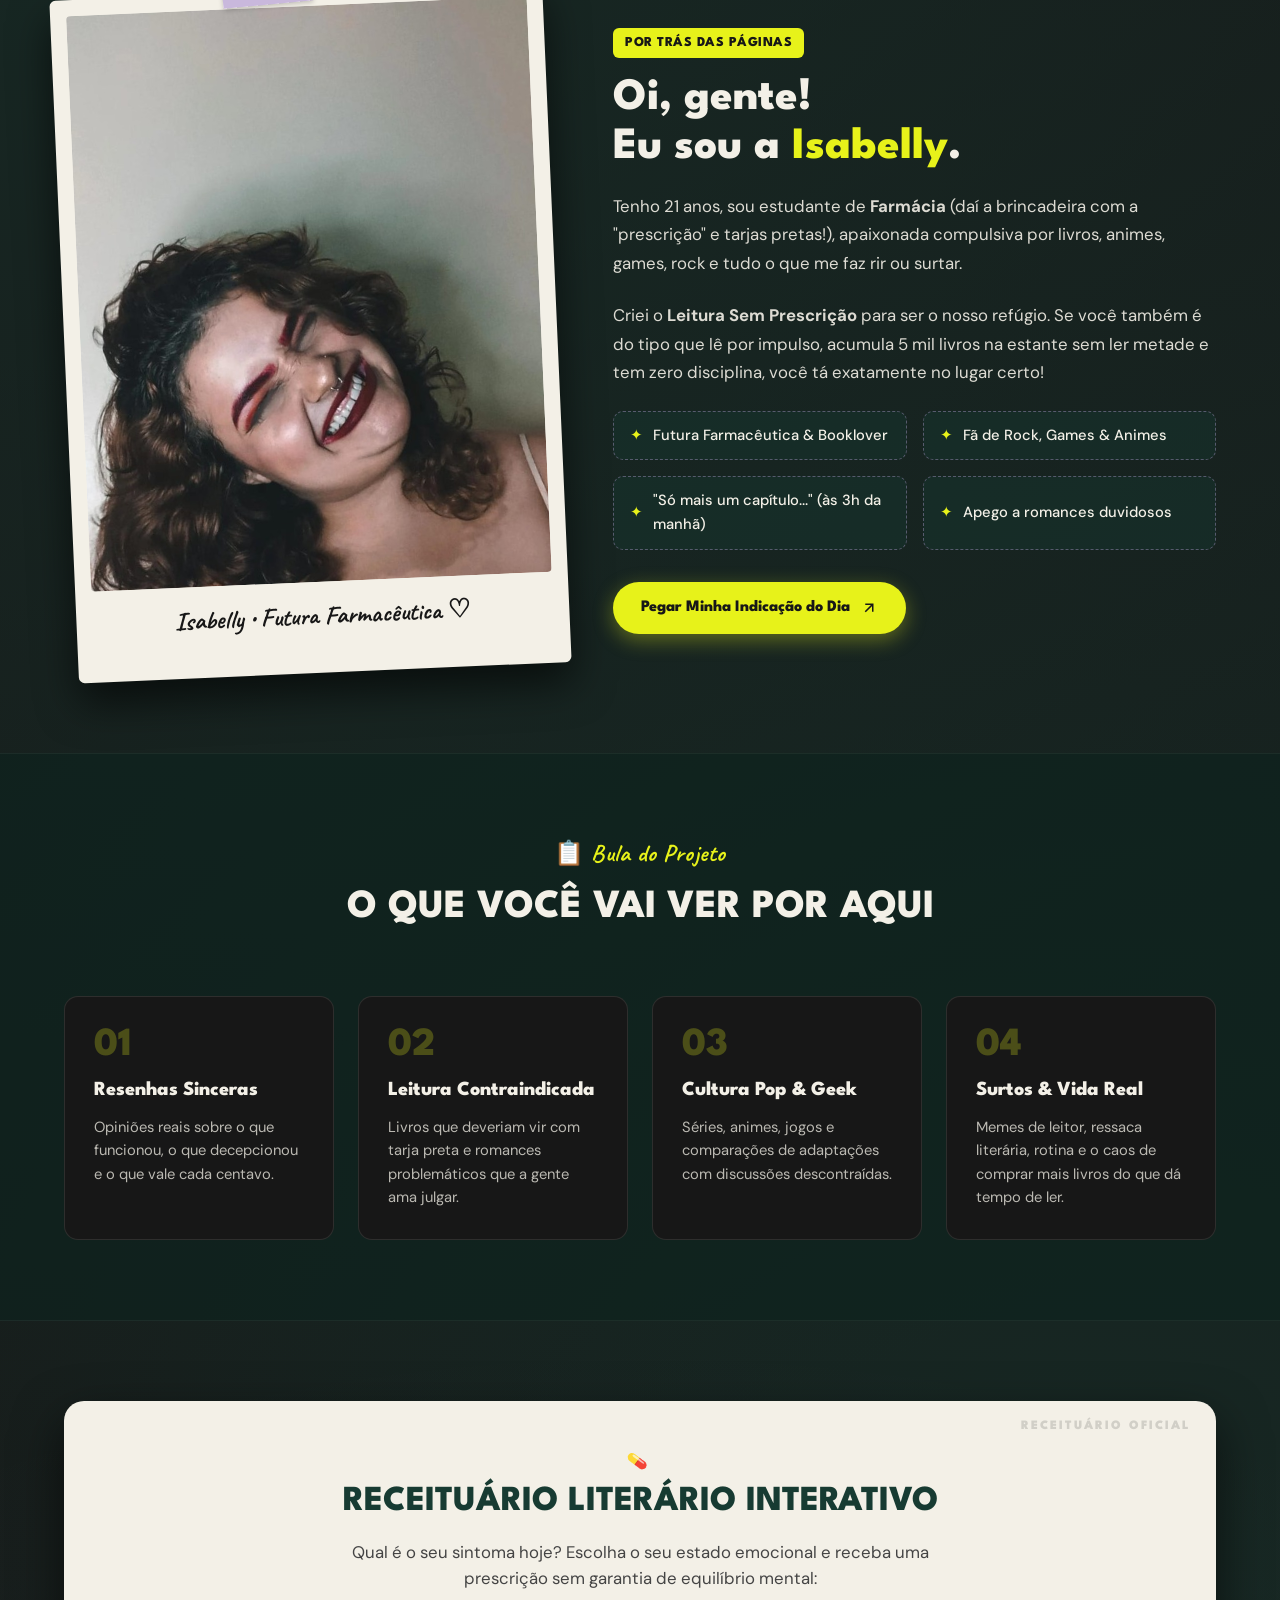
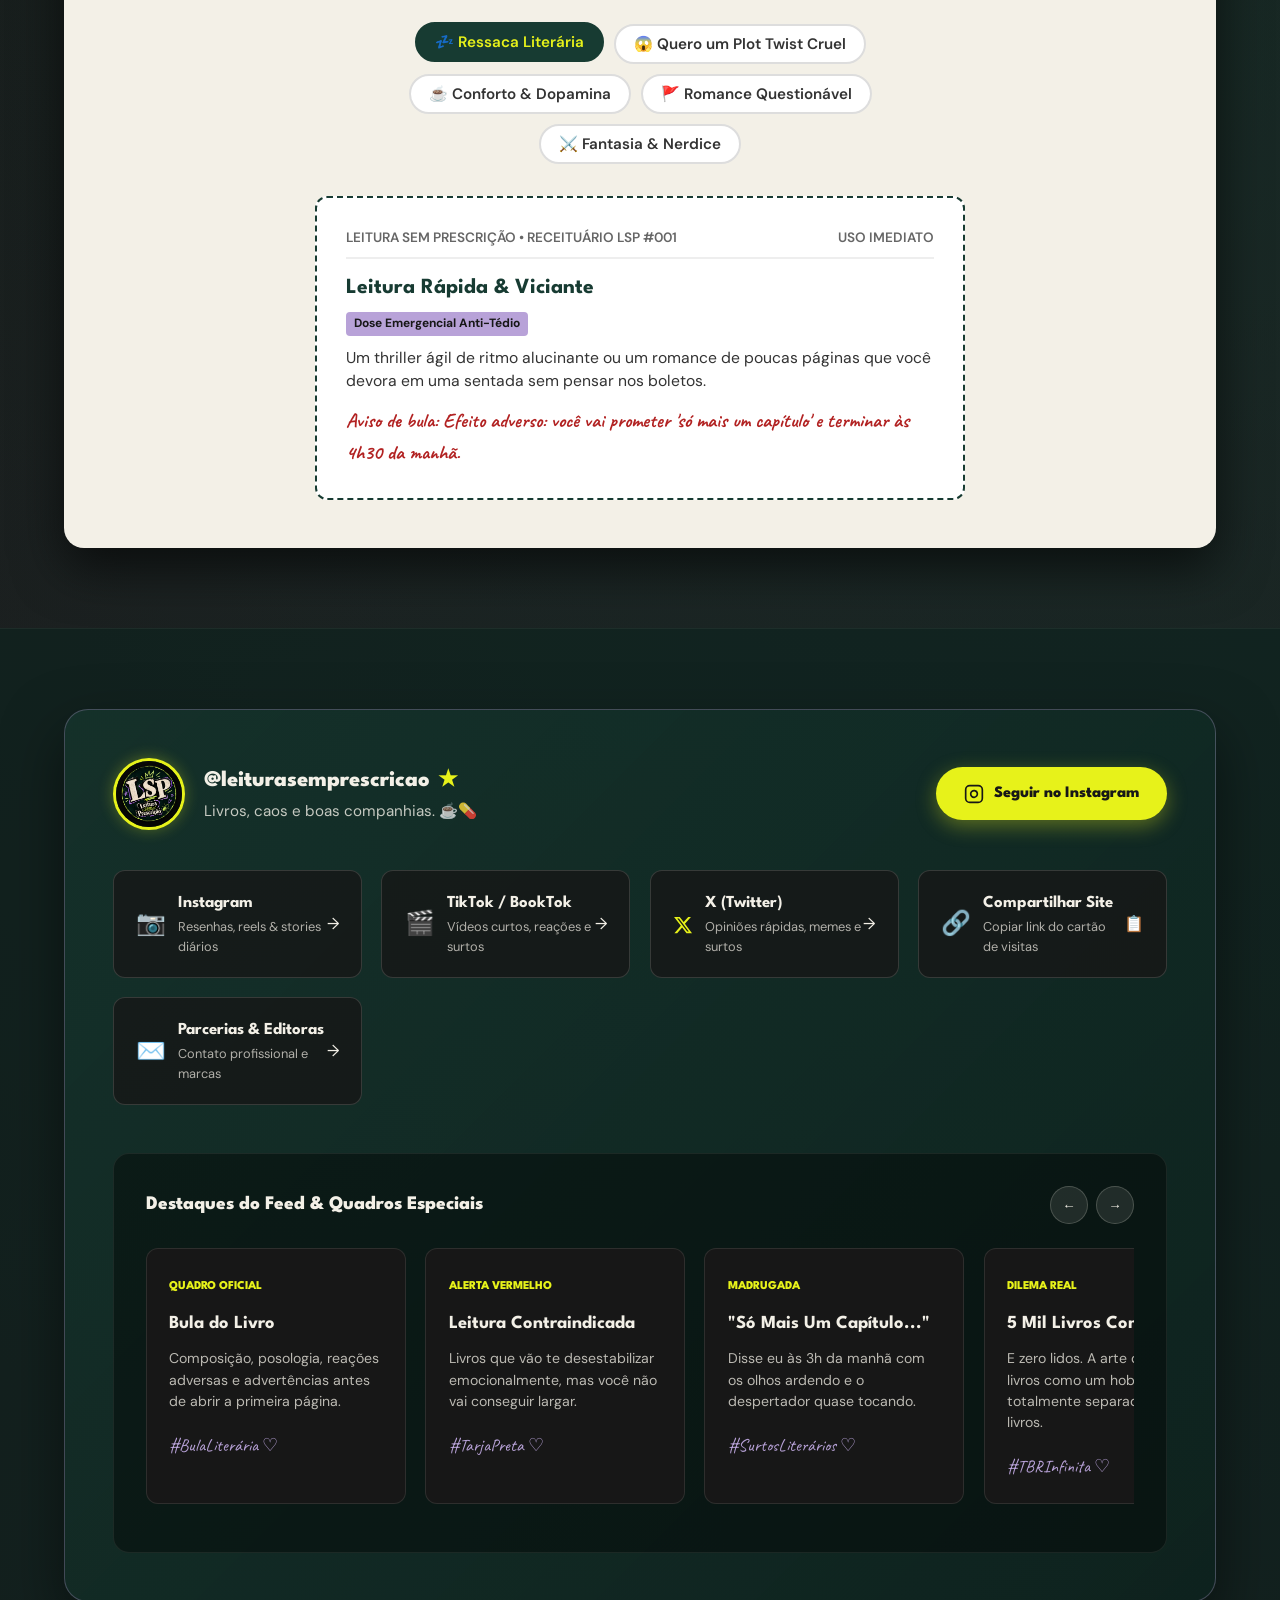
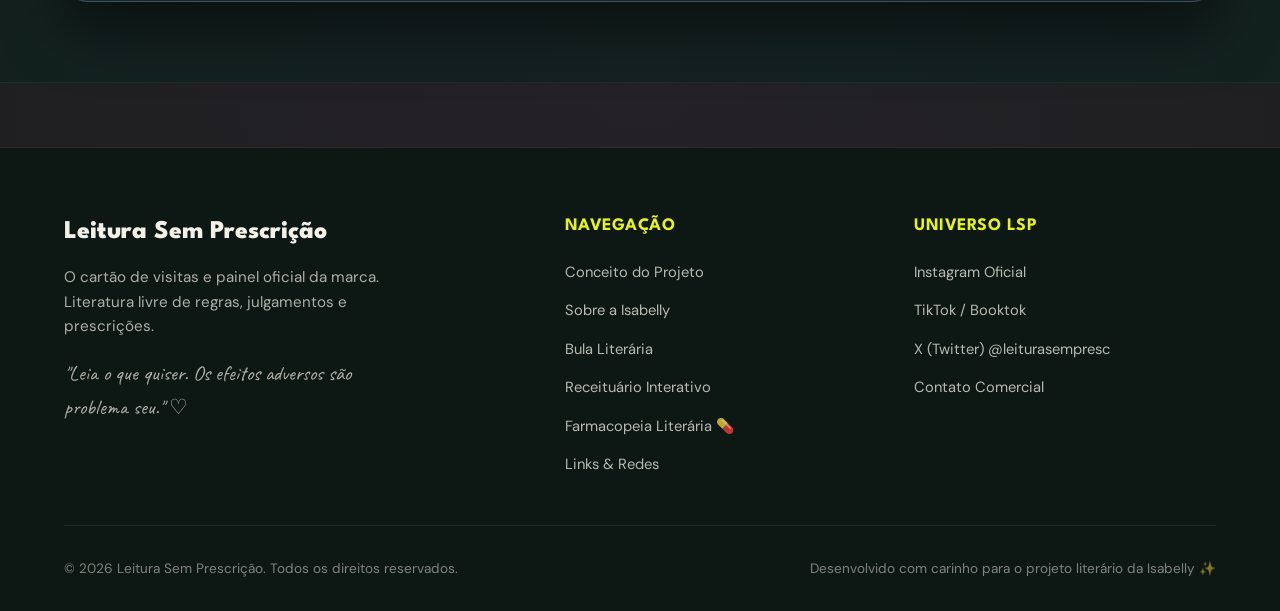
==== commit 171c2fbe: "isaGay" ====
--- a/index.html
+++ b/index.html
@@ -40,6 +40,7 @@
         <li><a href="#criadora" class="nav-link">Quem sou eu</a></li>
         <li><a href="#pilares" class="nav-link">Bula Literária</a></li>
         <li><a href="#receituario" class="nav-link">Receituário</a></li>
+        <li><a href="farmacopeia.html" class="nav-link nav-highlight">Farmacopeia</a></li>
         <li><a href="#redes" class="nav-link">Perfis & Redes</a></li>
         <li><a href="https://www.instagram.com/leiturasemprescricao" target="_blank" rel="noopener" class="nav-cta">@leiturasemprescricao</a></li>
       </ul>
@@ -418,6 +419,7 @@
             <li><a href="#criadora">Sobre a Isabelly</a></li>
             <li><a href="#pilares">Bula Literária</a></li>
             <li><a href="#receituario">Receituário Interativo</a></li>
+            <li><a href="farmacopeia.html">Farmacopeia Literária 💊</a></li>
             <li><a href="#redes">Links & Redes</a></li>
           </ul>
         </div>
